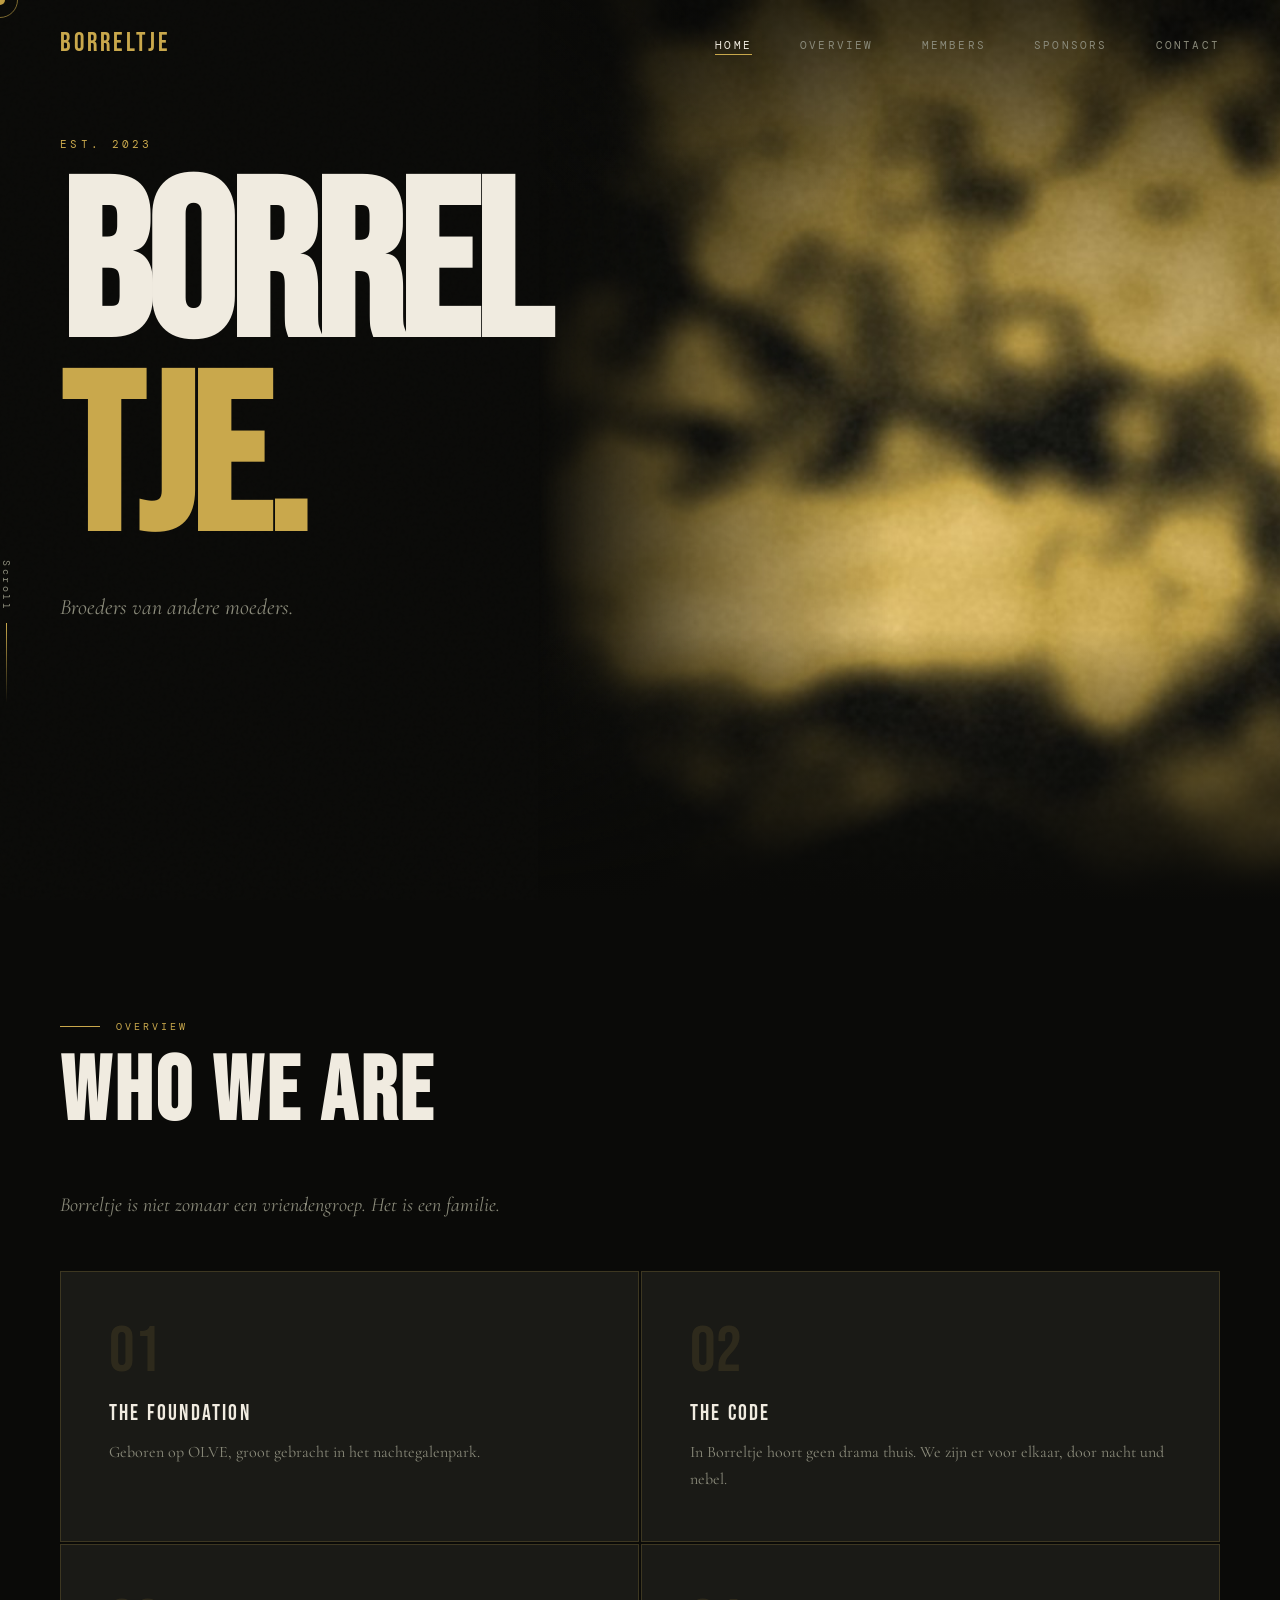
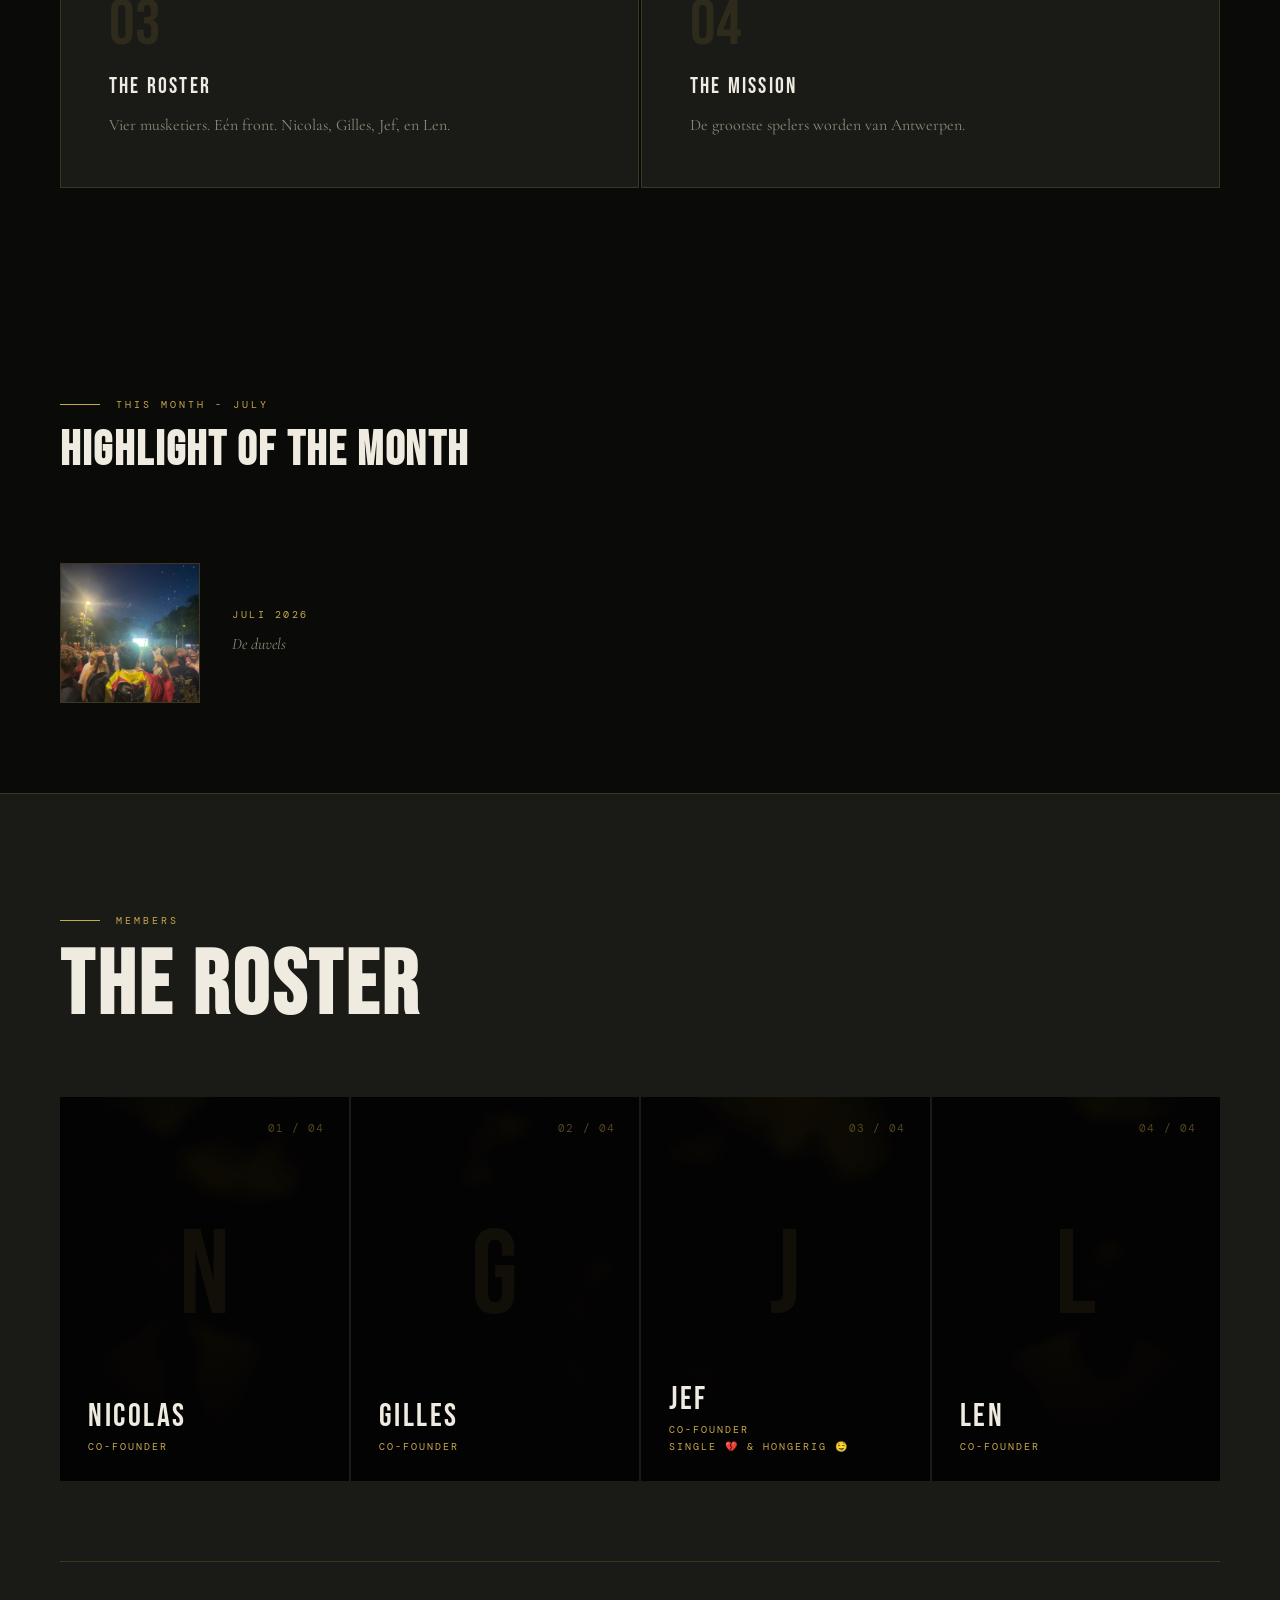
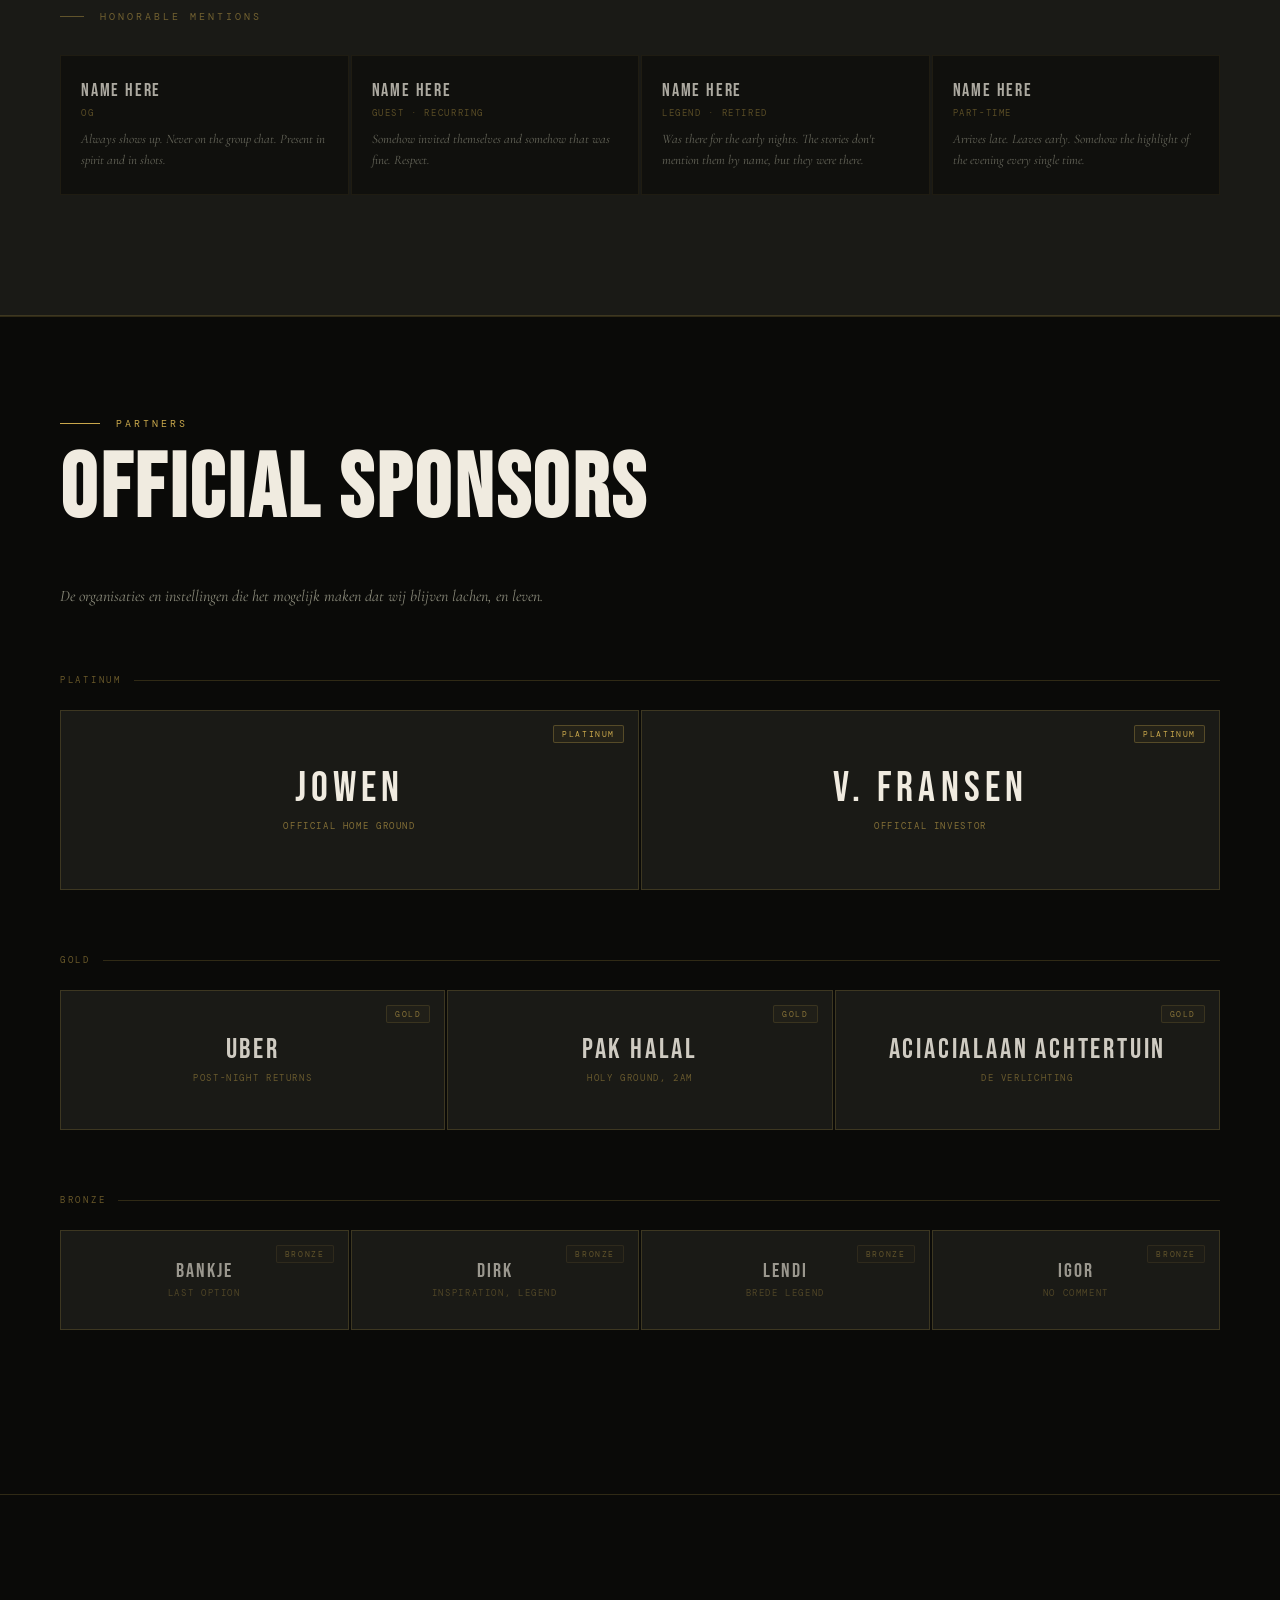
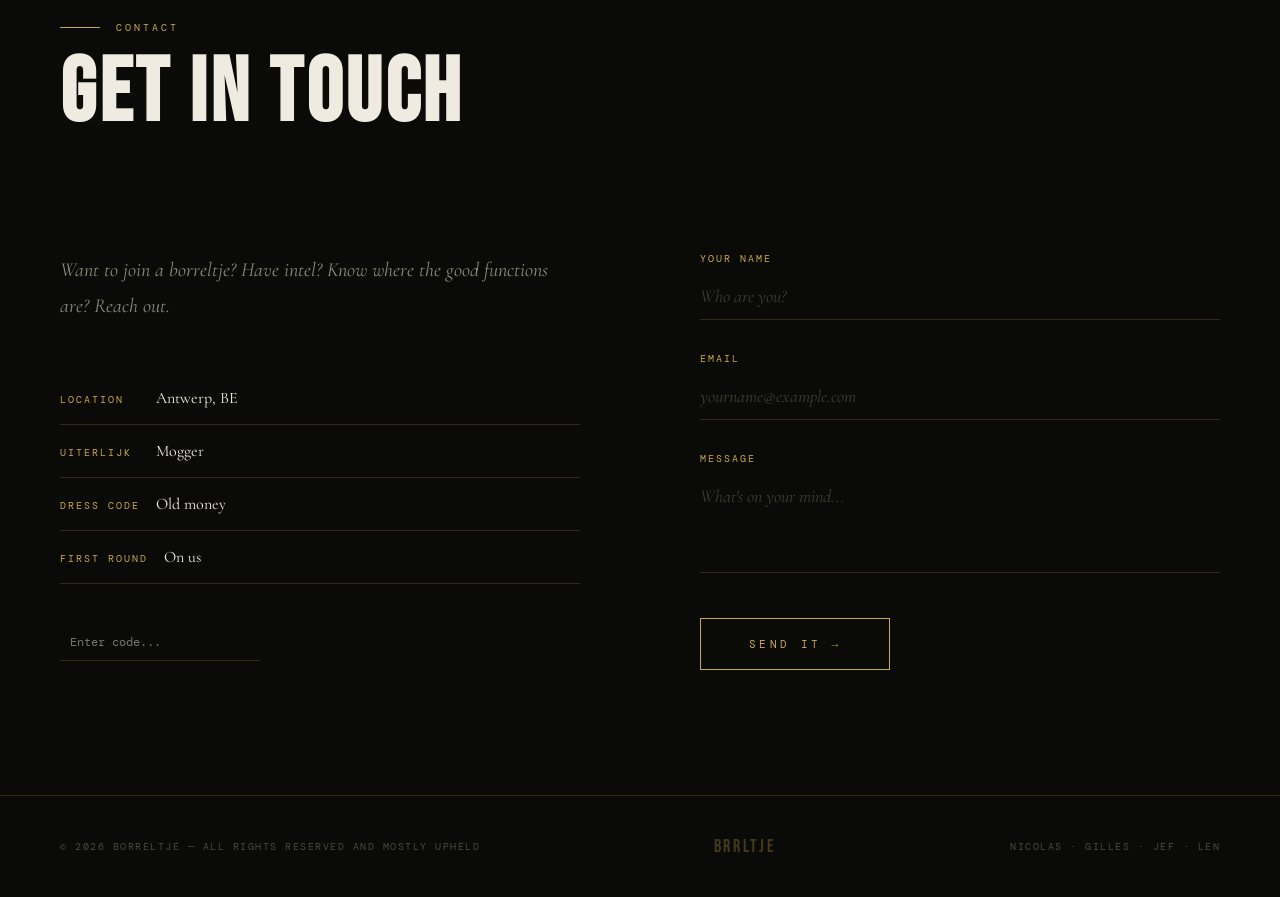
==== Borreltje - site v02/index.html @ ee71cc2a "Add files via upload" ====
<!DOCTYPE html>
<html lang="en">
<head>
<meta charset="UTF-8">
<meta name="viewport" content="width=device-width, initial-scale=1.0">
<title>BORRELTJE</title>
<link href="https://fonts.googleapis.com/css2?family=Bebas+Neue&family=Cormorant+Garamond:ital,wght@0,300;0,400;1,300;1,400&family=DM+Mono:wght@300;400&display=swap" rel="stylesheet">
<link rel="stylesheet" href="styles.css">
</head>
<body>

<div class="cursor" id="cursor"></div>
<div class="cursor-ring" id="cursorRing"></div>

<!-- NAV -->
<nav id="nav">
  <a href="#home" class="nav-logo">Borreltje</a>
  <ul class="nav-links">
    <li><a href="#home" class="active">Home</a></li>
    <li><a href="#overview">Overview</a></li>
    <li><a href="#members">Members</a></li>
    <li><a href="#sponsors">Sponsors</a></li>
    <li><a href="#contact">Contact</a></li>
  </ul>
</nav>

<!-- HERO -->
<section id="home">
  <div class="hero-eyebrow">Est. 2023</div>
  <h1 class="hero-title">
    Borrel
    <span>tje.</span>
  </h1>
  <p class="hero-sub">Broeders van andere moeders.</p>
  <div class="hero-line"><span>Scroll</span></div>
  <div class="hero-bg-text">B</div>
  <div class="hero-photo"><img src="assets/hero-group.jpg" alt=""></div>
</section>

<!-- OVERVIEW -->
<section id="overview">
  <div class="section-label">Overview</div>
  <h2 class="section-title reveal">WHO WE ARE</h2>

  <p class="reveal" style="font-size:20px; color:var(--grey); max-width:600px; line-height:1.8; font-style:italic;">
    Borreltje is niet zomaar een vriendengroep. Het is een familie.
  </p>

  <div class="overview-grid">
    <div class="overview-card reveal">
      <div class="card-num">01</div>
      <div class="card-title">The Foundation</div>
      <p class="card-text">Geboren op OLVE, groot gebracht in het nachtegalenpark.</p>
    </div>
    <div class="overview-card reveal" style="transition-delay:0.1s">
      <div class="card-num">02</div>
      <div class="card-title">The Code</div>
      <p class="card-text">In Borreltje hoort geen drama thuis. We zijn er voor elkaar, door nacht und nebel.</p>
    </div>
    <div class="overview-card reveal" style="transition-delay:0.2s">
      <div class="card-num">03</div>
      <div class="card-title">The Roster</div>
      <p class="card-text">Vier musketiers. Eén front. Nicolas, Gilles, Jef, en Len.</p>
    </div>
    <div class="overview-card reveal" style="transition-delay:0.3s">
      <div class="card-num">04</div>
      <div class="card-title">The Mission</div>
      <p class="card-text">De grootste spelers worden van Antwerpen.</p>
    </div>
  </div>
</section>

<!-- HIGHLIGHT OF THE MONTH -->
<section id="highlight">
  <div class="section-label">This Month - july</div>
  <h2 class="section-title reveal" style="font-size:clamp(32px,4vw,48px);">HIGHLIGHT OF THE MONTH</h2>
  <div class="highlight-box reveal">
    <div class="highlight-photo empty">
      <img src="assets/highlight.jpg" alt="Highlight of the month" onerror="this.parentElement.classList.add('empty')" onload="this.parentElement.classList.remove('empty')">
    </div>
    <div class="highlight-text">
      <div class="highlight-date">Juli 2026</div>
      <p class="highlight-caption">De duvels</p>
    </div>
  </div>
</section>

<!-- MEMBERS --><section id="members">
  <div class="section-label">Members</div>
  <h2 class="section-title reveal">THE ROSTER</h2>

  <div class="members-grid">
    <!-- Nicolas -->
    <div class="member-card reveal" style="--member-photo:url('assets/portrait-nicolas.jpg')">
      <div class="member-bg"></div>
      <div class="member-initial">N</div>
      <div class="member-index">01 / 04</div>
      <div class="member-border"></div>
      <div class="member-name-wrap">
        <div class="member-name">Nicolas</div>
        <div class="member-role">Co-founder</div>
      </div>
      <div class="member-info">
        <p class="member-desc">Group leader</p>
      </div>
    </div>

    <!-- Gilles -->
    <div class="member-card reveal" style="transition-delay:0.1s; --member-photo:url('assets/portrait-gilles.jpg')">
      <div class="member-bg"></div>
      <div class="member-initial">G</div>
      <div class="member-index">02 / 04</div>
      <div class="member-border"></div>
      <div class="member-name-wrap">
        <div class="member-name">Gilles</div>
        <div class="member-role">Co-founder</div>
      </div>
      <div class="member-info">
        <p class="member-desc">SO naar Polen</p>
      </div>
    </div>

    <!-- Jef -->
    <div class="member-card reveal" style="transition-delay:0.2s; --member-photo:url('assets/portrait-jef.jpg')">
      <div class="member-bg"></div>
      <div class="member-initial">J</div>
      <div class="member-index">03 / 04</div>
      <div class="member-border"></div>
      <div class="member-name-wrap">
        <div class="member-name">Jef</div>
        <div class="member-role">Co-founder</div>
        <div class="member-role">Single 💔 & hongerig 🤤</div>
      </div>
      <div class="member-info">
        <p class="member-desc">aardige personaliteit</p>
      </div>
    </div>

    <!-- Len -->
    <div class="member-card reveal" style="transition-delay:0.3s; --member-photo:url('assets/portrait-len.jpg')">
      <div class="member-bg"></div>
      <div class="member-initial">L</div>
      <div class="member-index">04 / 04</div>
      <div class="member-border"></div>
      <div class="member-name-wrap">
        <div class="member-name">Len</div>
        <div class="member-role">Co-founder</div>
      </div>
      <div class="member-info">
        <p class="member-desc">Mogger</p>
      </div>
    </div>
  </div>

  <!-- HONORABLE MENTIONS -->
  <div class="honorable-mentions reveal" style="transition-delay:0.4s">
    <div class="honorable-label">Honorable Mentions</div>
    <div class="honorable-grid">

      <div class="honorable-card">
        <div class="honorable-name">Name Here</div>
        <div class="honorable-tag">OG</div>
        <p class="honorable-desc">Always shows up. Never on the group chat. Present in spirit and in shots.</p>
      </div>

      <div class="honorable-card">
        <div class="honorable-name">Name Here</div>
        <div class="honorable-tag">Guest · Recurring</div>
        <p class="honorable-desc">Somehow invited themselves and somehow that was fine. Respect.</p>
      </div>

      <div class="honorable-card">
        <div class="honorable-name">Name Here</div>
        <div class="honorable-tag">Legend · Retired</div>
        <p class="honorable-desc">Was there for the early nights. The stories don't mention them by name, but they were there.</p>
      </div>

      <div class="honorable-card">
        <div class="honorable-name">Name Here</div>
        <div class="honorable-tag">Part-time</div>
        <p class="honorable-desc">Arrives late. Leaves early. Somehow the highlight of the evening every single time.</p>
      </div>

    </div>
  </div>
</section>

<!-- SPONSORS -->
<section id="sponsors">
  <div class="section-label">Partners</div>
  <h2 class="section-title reveal">OFFICIAL SPONSORS</h2>

  <p class="sponsors-intro reveal">
    De organisaties en instellingen die het mogelijk maken dat wij blijven lachen, en leven.
  </p>

  <!-- PLATINUM -->
  <div class="sponsors-tier reveal">
    <div class="sponsors-tier-label">Platinum</div>
    <div class="sponsors-row-platinum">

      <div class="sponsor-card platinum">
        <div class="sponsor-tier-badge">Platinum</div>
        <div class="sponsor-logo-text">Jowen</div>
        <div class="sponsor-tagline">Official Home Ground</div>
      </div>

      <div class="sponsor-card platinum">
        <div class="sponsor-tier-badge">Platinum</div>
        <div class="sponsor-logo-text">V. Fransen</div>
        <div class="sponsor-tagline">Official investor</div>
      </div>

    </div>
  </div>

  <!-- GOLD -->
  <div class="sponsors-tier reveal" style="transition-delay:0.1s">
    <div class="sponsors-tier-label">Gold</div>
    <div class="sponsors-row-gold">

      <div class="sponsor-card gold">
        <div class="sponsor-tier-badge">Gold</div>
        <div class="sponsor-logo-text">Uber</div>
        <div class="sponsor-tagline">Post-night returns</div>
      </div>

      <div class="sponsor-card gold">
        <div class="sponsor-tier-badge">Gold</div>
        <div class="sponsor-logo-text">Pak Halal</div>
        <div class="sponsor-tagline">Holy ground, 2AM</div>
      </div>

      <div class="sponsor-card gold">
        <div class="sponsor-tier-badge">Gold</div>
        <div class="sponsor-logo-text">Aciacialaan achtertuin</div>
        <div class="sponsor-tagline">De verlichting</div>
      </div>

    </div>
  </div>

  <!-- BRONZE -->
  <div class="sponsors-tier reveal" style="transition-delay:0.2s">
    <div class="sponsors-tier-label">Bronze</div>
    <div class="sponsors-row-bronze">

      <div class="sponsor-card bronze">
        <div class="sponsor-tier-badge">Bronze</div>
        <div class="sponsor-logo-text">Bankje</div>
        <div class="sponsor-tagline">Last option</div>
      </div>

      <div class="sponsor-card bronze">
        <div class="sponsor-tier-badge">Bronze</div>
        <div class="sponsor-logo-text">Dirk</div>
        <div class="sponsor-tagline">Inspiration, Legend</div>
      </div>

      <div class="sponsor-card bronze">
        <div class="sponsor-tier-badge">Bronze</div>
        <div class="sponsor-logo-text">Lendi</div>
        <div class="sponsor-tagline">Brede legend</div>
      </div>

      <div class="sponsor-card bronze">
        <div class="sponsor-tier-badge">Bronze</div>
        <div class="sponsor-logo-text">Igor</div>
        <div class="sponsor-tagline">No comment</div>
      </div>

    </div>
  </div>

</section>

<!-- CONTACT -->
<section id="contact">
  <div class="section-label">Contact</div>
  <h2 class="section-title reveal">GET IN TOUCH</h2>

  <div class="contact-inner">
    <div class="contact-left reveal">
      <p>Want to join a borreltje? Have intel? Know where the good functions are? Reach out.</p>
      <div class="contact-detail">
        <span class="contact-detail-label">Location</span>
        <span class="contact-detail-val">Antwerp, BE</span>
      </div>
      <div class="contact-detail">
        <span class="contact-detail-label">Uiterlijk</span>
        <span class="contact-detail-val">Mogger</span>
      </div>
      <div class="contact-detail">
        <span class="contact-detail-label">Dress code</span>
        <span class="contact-detail-val">Old money</span>
      </div>
      <div class="contact-detail">
        <span class="contact-detail-label">First round</span>
        <span class="contact-detail-val">On us</span>
      </div>
      <div style="margin-top:40px;">
        <input
          type="password"
          placeholder="Enter code..."
          id="secretCode"
          style="background:transparent;border:none;border-bottom:1px solid var(--border);color:white;padding:10px;width:200px;font-family:'DM Mono',monospace;font-size:12px;outline:none;"
        >
      </div>
    </div>

    <form
      class="contact-form reveal"
      style="transition-delay:0.15s"
      action="https://formspree.io/f/mzdyogzz"
      method="POST"
      onsubmit="handleSubmit(event)">
      <div class="form-group">
        <label>Your Name</label>
        <input type="text" name="name" placeholder="Who are you?" id="fname">
      </div>
      <div class="form-group">
        <label>Email</label>
        <input type="email" name="email" placeholder="yourname@example.com" id="femail">
      </div>
      <div class="form-group">
        <label>Message</label>
        <textarea name="message" placeholder="What's on your mind..." id="fmsg"></textarea>
      </div>
      <button class="btn-submit" type="submit"><span>Send It →</span></button>
    </form>
  </div>
</section>

<!-- SECRET MEMORY -->
<section id="memory" style="display:none; padding:120px 60px;">
  <div class="section-label">Memory</div>
  <h2 class="section-title">ARCHIVE</h2>

  <div class="overview-grid" style="margin-top:48px;">
    <div class="overview-card">
      <div class="card-title">Avond 24/04/2026</div>
      <p class="card-text">Creatie website.</p>
    </div>
    <div class="overview-card">
      <div class="card-title">September 2026</div>
      <p class="card-text">Benidorm.</p>
    </div>
  </div>
</section>

<footer>
  <p>© 2026 Borreltje — All rights reserved and mostly upheld</p>
  <div class="footer-logo">BRRLTJE</div>
  <p>Nicolas · Gilles · Jef · Len</p>
</footer>

<script src="script.js"></script>
</body>
</html>
---- Borreltje - site v02/styles.css ----
:root {
  --bg: #0a0a08;
  --cream: #f0ebe0;
  --gold: #c9a84c;
  --gold-light: #e8c97a;
  --grey: #8a8a7a;
  --mid: #1a1a16;
  --border: rgba(201, 168, 76, 0.2);
}

*, *::before, *::after { box-sizing: border-box; margin: 0; padding: 0; }
html { scroll-behavior: smooth; }

body {
  background: var(--bg);
  color: var(--cream);
  font-family: 'Cormorant Garamond', serif;
  cursor: none;
  overflow-x: hidden;
}

/* CUSTOM CURSOR */
.cursor {
  position: fixed;
  width: 10px; height: 10px;
  background: var(--gold);
  border-radius: 50%;
  pointer-events: none;
  z-index: 9999;
  transform: translate(-50%, -50%);
  transition: transform 0.1s ease;
  mix-blend-mode: difference;
}
.cursor-ring {
  position: fixed;
  width: 36px; height: 36px;
  border: 1px solid var(--gold);
  border-radius: 50%;
  pointer-events: none;
  z-index: 9998;
  transform: translate(-50%, -50%);
  transition: all 0.18s ease;
  opacity: 0.6;
}

/* NOISE OVERLAY */
body::before {
  content: '';
  position: fixed;
  inset: 0;
  background-image: url("data:image/svg+xml,%3Csvg viewBox='0 0 256 256' xmlns='http://www.w3.org/2000/svg'%3E%3Cfilter id='noise'%3E%3CfeTurbulence type='fractalNoise' baseFrequency='0.9' numOctaves='4' stitchTiles='stitch'/%3E%3C/filter%3E%3Crect width='100%25' height='100%25' filter='url(%23noise)' opacity='0.04'/%3E%3C/svg%3E");
  pointer-events: none;
  z-index: 0;
  opacity: 0.4;
}

/* NAV */
nav {
  position: fixed;
  top: 0; left: 0; right: 0;
  z-index: 100;
  display: flex;
  justify-content: space-between;
  align-items: center;
  padding: 28px 60px;
  border-bottom: 1px solid transparent;
  transition: border-color 0.4s, background 0.4s;
}
nav.scrolled {
  border-color: var(--border);
  background: rgba(10,10,8,0.92);
  backdrop-filter: blur(12px);
}
.nav-logo {
  font-family: 'Bebas Neue', sans-serif;
  font-size: 26px;
  letter-spacing: 0.12em;
  color: var(--gold);
  text-decoration: none;
}
.nav-links {
  display: flex;
  gap: 48px;
  list-style: none;
}
.nav-links a {
  font-family: 'DM Mono', monospace;
  font-size: 11px;
  letter-spacing: 0.2em;
  text-transform: uppercase;
  color: var(--grey);
  text-decoration: none;
  transition: color 0.3s;
  position: relative;
}
.nav-links a::after {
  content: '';
  position: absolute;
  bottom: -3px; left: 0;
  width: 0; height: 1px;
  background: var(--gold);
  transition: width 0.3s;
}
.nav-links a:hover, .nav-links a.active { color: var(--cream); }
.nav-links a:hover::after, .nav-links a.active::after { width: 100%; }

/* SECTIONS */
section {
  min-height: 100vh;
  position: relative;
  z-index: 1;
}

/* ── HERO ── */
#home {
  display: flex;
  flex-direction: column;
  justify-content: center;
  align-items: flex-start;
  padding: 0 60px;
  overflow: hidden;
}
.hero-photo {
  position: absolute;
  top: 0;
  right: 0;
  width: 58%;
  height: 100%;
  z-index: 0;
  pointer-events: none;
  opacity: 0;
  animation: fadeUp 1.6s 0.3s forwards;
}
.hero-photo img {
  width: 100%;
  height: 100%;
  object-fit: cover;
  object-position: center 20%;
  -webkit-mask-image: linear-gradient(to right, transparent 0%, rgba(0,0,0,0.55) 22%, black 48%);
  mask-image: linear-gradient(to right, transparent 0%, rgba(0,0,0,0.55) 22%, black 48%);
}
.hero-photo::after {
  content: '';
  position: absolute;
  inset: 0;
  background: linear-gradient(to top, var(--bg) 0%, transparent 30%, transparent 78%, rgba(10,10,8,0.5) 100%);
}
#home .hero-eyebrow,
#home .hero-title,
#home .hero-sub,
#home .hero-line { position: relative; z-index: 2; }
@media (max-width: 768px) {
  .hero-photo { width: 100%; opacity: 0.35 !important; }
  .hero-photo img { object-position: center 25%; -webkit-mask-image: linear-gradient(to bottom, transparent 0%, rgba(0,0,0,0.4) 30%, black 65%); mask-image: linear-gradient(to bottom, transparent 0%, rgba(0,0,0,0.4) 30%, black 65%); }
}
.hero-eyebrow {
  font-family: 'DM Mono', monospace;
  font-size: 11px;
  letter-spacing: 0.3em;
  color: var(--gold);
  text-transform: uppercase;
  margin-bottom: 24px;
  opacity: 0;
  animation: fadeUp 0.8s 0.2s forwards;
}
.hero-title {
  font-family: 'Bebas Neue', sans-serif;
  font-size: clamp(96px, 18vw, 220px);
  line-height: 0.88;
  letter-spacing: -0.02em;
  color: var(--cream);
  opacity: 0;
  animation: fadeUp 0.9s 0.4s forwards;
}
.hero-title span { color: var(--gold); display: block; }
.hero-sub {
  font-family: 'Cormorant Garamond', serif;
  font-style: italic;
  font-size: 22px;
  color: var(--grey);
  margin-top: 32px;
  opacity: 0;
  animation: fadeUp 0.9s 0.7s forwards;
}
.hero-line {
  position: absolute;
  right: 60px;
  bottom: 60px;
  display: flex;
  flex-direction: column;
  align-items: center;
  gap: 12px;
  opacity: 0;
  animation: fadeUp 0.9s 1s forwards;
}
.hero-line span {
  font-family: 'DM Mono', monospace;
  font-size: 10px;
  letter-spacing: 0.25em;
  color: var(--grey);
  writing-mode: vertical-rl;
}
.hero-line::after {
  content: '';
  width: 1px;
  height: 80px;
  background: linear-gradient(to bottom, var(--gold), transparent);
}
.hero-bg-text {
  position: absolute;
  bottom: -30px;
  right: -20px;
  font-family: 'Bebas Neue', sans-serif;
  font-size: 28vw;
  color: transparent;
  -webkit-text-stroke: 1px rgba(201,168,76,0.06);
  pointer-events: none;
  line-height: 1;
  user-select: none;
}

/* ── OVERVIEW ── */
#overview {
  padding: 120px 60px;
  display: flex;
  flex-direction: column;
  justify-content: center;
}
.section-label {
  font-family: 'DM Mono', monospace;
  font-size: 10px;
  letter-spacing: 0.3em;
  color: var(--gold);
  text-transform: uppercase;
  margin-bottom: 16px;
  display: flex;
  align-items: center;
  gap: 16px;
}
.section-label::before {
  content: '';
  width: 40px;
  height: 1px;
  background: var(--gold);
}
.section-title {
  font-family: 'Bebas Neue', sans-serif;
  font-size: clamp(48px, 7vw, 96px);
  letter-spacing: 0.04em;
  line-height: 1;
  margin-bottom: 48px;
}
.overview-grid {
  display: grid;
  grid-template-columns: 1fr 1fr;
  gap: 2px;
  margin-top: 48px;
}
.overview-card {
  background: var(--mid);
  padding: 48px;
  border: 1px solid var(--border);
  position: relative;
  overflow: hidden;
  transition: background 0.4s;
}
.overview-card:hover { background: #1f1f18; }
.overview-card::before {
  content: '';
  position: absolute;
  top: 0; left: 0;
  width: 3px; height: 0;
  background: var(--gold);
  transition: height 0.4s;
}
.overview-card:hover::before { height: 100%; }
.card-num {
  font-family: 'Bebas Neue', sans-serif;
  font-size: 64px;
  color: rgba(201,168,76,0.12);
  line-height: 1;
  margin-bottom: 16px;
}
.card-title {
  font-family: 'Bebas Neue', sans-serif;
  font-size: 22px;
  letter-spacing: 0.1em;
  color: var(--cream);
  margin-bottom: 12px;
}
.card-text {
  font-size: 16px;
  line-height: 1.7;
  color: var(--grey);
}

/* ── MEMBERS ── */
#members {
  padding: 120px 60px;
  background: var(--mid);
  border-top: 1px solid var(--border);
  border-bottom: 1px solid var(--border);
  min-height: auto;
}
.members-grid {
  display: grid;
  grid-template-columns: repeat(4, 1fr);
  gap: 2px;
  margin-top: 64px;
}
.member-card {
  position: relative;
  aspect-ratio: 3/4;
  overflow: hidden;
  background: var(--bg);
  cursor: none;
}
.member-bg {
  position: absolute;
  inset: 0;
  background: var(--member-photo) center 22%/cover no-repeat;
  filter: grayscale(0.15) brightness(0.5) contrast(1.15);
  opacity: 0.6;
  transition: transform 0.7s cubic-bezier(0.25,0.46,0.45,0.94), filter 0.6s ease, opacity 0.6s ease;
}
.member-bg::after {
  content: '';
  position: absolute;
  inset: 0;
  background: linear-gradient(160deg, rgba(26,26,20,0.55) 0%, rgba(13,13,10,0.55) 100%),
              linear-gradient(180deg, rgba(10,10,8,0.1) 0%, rgba(10,10,8,0.8) 100%);
}
.member-card:hover .member-bg {
  transform: scale(1.06);
  filter: grayscale(0) brightness(0.7) contrast(1.1);
  opacity: 1;
}
.member-initial {
  position: absolute;
  top: 50%;
  left: 50%;
  transform: translate(-50%, -60%);
  font-family: 'Bebas Neue', sans-serif;
  font-size: 120px;
  color: rgba(201,168,76,0.08);
  transition: all 0.5s;
  line-height: 1;
}
.member-card:hover .member-initial {
  color: rgba(201,168,76,0.14);
  transform: translate(-50%, -62%);
}
.member-info {
  position: absolute;
  bottom: 0; left: 0; right: 0;
  padding: 32px 28px;
  background: linear-gradient(to top, rgba(10,10,8,0.95) 0%, transparent 100%);
  transform: translateY(20px);
  opacity: 0;
  transition: all 0.4s;
}
.member-card:hover .member-info { transform: translateY(0); opacity: 1; }
.member-name-wrap {
  position: absolute;
  bottom: 28px;
  left: 28px;
  transition: all 0.4s;
}
.member-card:hover .member-name-wrap { bottom: 80px; }
.member-name {
  font-family: 'Bebas Neue', sans-serif;
  font-size: 32px;
  letter-spacing: 0.08em;
  color: var(--cream);
}
.member-role {
  font-family: 'DM Mono', monospace;
  font-size: 10px;
  letter-spacing: 0.2em;
  color: var(--gold);
  text-transform: uppercase;
  margin-top: 4px;
}
.member-desc {
  font-size: 14px;
  line-height: 1.6;
  color: var(--grey);
  font-style: italic;
}
.member-index {
  position: absolute;
  top: 24px;
  right: 24px;
  font-family: 'DM Mono', monospace;
  font-size: 11px;
  color: rgba(201,168,76,0.4);
  letter-spacing: 0.1em;
}
.member-border {
  position: absolute;
  inset: 0;
  border: 1px solid transparent;
  transition: border-color 0.4s;
  pointer-events: none;
}
.member-card:hover .member-border { border-color: var(--border); }

/* ── HONORABLE MENTIONS ── */
.honorable-mentions {
  margin-top: 80px;
  padding-top: 48px;
  border-top: 1px solid var(--border);
}
.honorable-label {
  font-family: 'DM Mono', monospace;
  font-size: 10px;
  letter-spacing: 0.3em;
  color: rgba(201,168,76,0.5);
  text-transform: uppercase;
  margin-bottom: 32px;
  display: flex;
  align-items: center;
  gap: 16px;
}
.honorable-label::before {
  content: '';
  width: 24px;
  height: 1px;
  background: rgba(201,168,76,0.4);
}
.honorable-grid {
  display: grid;
  grid-template-columns: repeat(4, 1fr);
  gap: 2px;
}
.honorable-card {
  background: rgba(10,10,8,0.6);
  border: 1px solid rgba(201,168,76,0.08);
  padding: 24px 20px;
  position: relative;
  overflow: hidden;
  transition: background 0.3s, border-color 0.3s;
}
.honorable-card:hover {
  background: rgba(26,26,22,0.8);
  border-color: rgba(201,168,76,0.2);
}
.honorable-card::before {
  content: '';
  position: absolute;
  top: 0; left: 0;
  width: 2px; height: 0;
  background: rgba(201,168,76,0.4);
  transition: height 0.3s;
}
.honorable-card:hover::before { height: 100%; }
.honorable-name {
  font-family: 'Bebas Neue', sans-serif;
  font-size: 18px;
  letter-spacing: 0.1em;
  color: rgba(240,235,224,0.7);
  margin-bottom: 6px;
}
.honorable-tag {
  font-family: 'DM Mono', monospace;
  font-size: 9px;
  letter-spacing: 0.18em;
  color: rgba(201,168,76,0.4);
  text-transform: uppercase;
  margin-bottom: 10px;
}
.honorable-desc {
  font-size: 13px;
  line-height: 1.55;
  color: rgba(138,138,122,0.7);
  font-style: italic;
}

/* ── SPONSORS ── */
#sponsors {
  padding: 100px 60px;
  border-top: 1px solid var(--border);
  border-bottom: 1px solid var(--border);
}
.sponsors-intro {
  font-size: 16px;
  color: var(--grey);
  font-style: italic;
  max-width: 500px;
  line-height: 1.7;
  margin-bottom: 64px;
}
.sponsors-tier {
  margin-bottom: 64px;
}
.sponsors-tier-label {
  font-family: 'DM Mono', monospace;
  font-size: 9px;
  letter-spacing: 0.3em;
  text-transform: uppercase;
  color: rgba(201,168,76,0.5);
  margin-bottom: 24px;
  display: flex;
  align-items: center;
  gap: 12px;
}
.sponsors-tier-label::after {
  content: '';
  flex: 1;
  height: 1px;
  background: var(--border);
}

/* Platinum tier — big */
.sponsors-row-platinum {
  display: flex;
  gap: 2px;
  flex-wrap: wrap;
}
.sponsor-card {
  background: var(--mid);
  border: 1px solid var(--border);
  display: flex;
  flex-direction: column;
  align-items: center;
  justify-content: center;
  text-align: center;
  position: relative;
  overflow: hidden;
  transition: background 0.4s, border-color 0.4s;
  cursor: none;
}
.sponsor-card:hover {
  background: #1f1f18;
  border-color: rgba(201,168,76,0.4);
}
.sponsor-card::before {
  content: '';
  position: absolute;
  inset: 0;
  background: radial-gradient(ellipse at center, rgba(201,168,76,0.04) 0%, transparent 70%);
  opacity: 0;
  transition: opacity 0.4s;
}
.sponsor-card:hover::before { opacity: 1; }

/* Platinum size */
.sponsor-card.platinum {
  padding: 48px 40px;
  flex: 1 1 280px;
  min-height: 180px;
}
.sponsor-card.platinum .sponsor-logo-text {
  font-family: 'Bebas Neue', sans-serif;
  font-size: 42px;
  letter-spacing: 0.12em;
  color: var(--cream);
  line-height: 1;
  margin-bottom: 10px;
}

/* Gold tier */
.sponsors-row-gold {
  display: flex;
  gap: 2px;
  flex-wrap: wrap;
}
.sponsor-card.gold {
  padding: 32px 28px;
  flex: 1 1 200px;
  min-height: 140px;
}
.sponsor-card.gold .sponsor-logo-text {
  font-family: 'Bebas Neue', sans-serif;
  font-size: 28px;
  letter-spacing: 0.1em;
  color: rgba(240,235,224,0.85);
  line-height: 1;
  margin-bottom: 8px;
}

/* Bronze tier */
.sponsors-row-bronze {
  display: flex;
  gap: 2px;
  flex-wrap: wrap;
}
.sponsor-card.bronze {
  padding: 20px 24px;
  flex: 1 1 160px;
  min-height: 100px;
}
.sponsor-card.bronze .sponsor-logo-text {
  font-family: 'Bebas Neue', sans-serif;
  font-size: 20px;
  letter-spacing: 0.1em;
  color: rgba(240,235,224,0.6);
  line-height: 1;
  margin-bottom: 6px;
}

.sponsor-tagline {
  font-family: 'DM Mono', monospace;
  font-size: 9px;
  letter-spacing: 0.18em;
  text-transform: uppercase;
}
.sponsor-card.platinum .sponsor-tagline { color: rgba(201,168,76,0.6); }
.sponsor-card.gold    .sponsor-tagline { color: rgba(201,168,76,0.45); }
.sponsor-card.bronze  .sponsor-tagline { color: rgba(201,168,76,0.3); }

.sponsor-tier-badge {
  position: absolute;
  top: 14px;
  right: 14px;
  font-family: 'DM Mono', monospace;
  font-size: 8px;
  letter-spacing: 0.2em;
  text-transform: uppercase;
  padding: 3px 8px;
  border-radius: 2px;
}
.sponsor-card.platinum .sponsor-tier-badge {
  color: var(--gold);
  border: 1px solid rgba(201,168,76,0.3);
  background: rgba(201,168,76,0.06);
}
.sponsor-card.gold .sponsor-tier-badge {
  color: rgba(201,168,76,0.6);
  border: 1px solid rgba(201,168,76,0.15);
  background: rgba(201,168,76,0.04);
}
.sponsor-card.bronze .sponsor-tier-badge {
  color: rgba(201,168,76,0.4);
  border: 1px solid rgba(201,168,76,0.1);
  background: rgba(201,168,76,0.02);
}

/* ── HIGHLIGHT OF THE MONTH ── */
#highlight {
  padding: 90px 60px;
  min-height: auto;
  display: flex;
  flex-direction: column;
}
.highlight-box {
  margin-top: 40px;
  display: flex;
  align-items: center;
  gap: 32px;
  max-width: 520px;
}
.highlight-photo {
  flex: 0 0 auto;
  width: 140px;
  height: 140px;
  border: 1px solid var(--border);
  background: var(--mid);
  position: relative;
  overflow: hidden;
}
.highlight-photo img {
  width: 100%;
  height: 100%;
  object-fit: cover;
  display: block;
}
.highlight-photo.empty img { display: none; }
.highlight-photo.empty::before {
  content: '+';
  position: absolute;
  inset: 0;
  display: flex;
  align-items: center;
  justify-content: center;
  font-family: 'Bebas Neue', sans-serif;
  font-size: 36px;
  color: rgba(201,168,76,0.25);
}
.highlight-photo.empty::after {
  content: 'Add photo';
  position: absolute;
  bottom: 10px;
  left: 0; right: 0;
  text-align: center;
  font-family: 'DM Mono', monospace;
  font-size: 8px;
  letter-spacing: 0.15em;
  text-transform: uppercase;
  color: rgba(138,138,122,0.5);
}
.highlight-text { flex: 1; }
.highlight-date {
  font-family: 'DM Mono', monospace;
  font-size: 10px;
  letter-spacing: 0.25em;
  color: var(--gold);
  text-transform: uppercase;
  margin-bottom: 10px;
}
.highlight-caption {
  font-size: 16px;
  line-height: 1.7;
  color: var(--grey);
  font-style: italic;
}
@media (max-width: 768px) {
  #highlight { padding: 70px 24px; }
  .highlight-box { flex-direction: column; align-items: flex-start; gap: 20px; }
  .highlight-photo { width: 110px; height: 110px; }
}

/* ── CONTACT ── */
#contact {
  padding: 120px 60px;
  display: flex;
  flex-direction: column;
  justify-content: center;
}
.contact-inner {
  display: grid;
  grid-template-columns: 1fr 1fr;
  gap: 120px;
  align-items: start;
  margin-top: 64px;
}
.contact-left p {
  font-size: 20px;
  line-height: 1.8;
  color: var(--grey);
  font-style: italic;
  margin-bottom: 48px;
}
.contact-detail {
  display: flex;
  align-items: baseline;
  gap: 16px;
  padding: 16px 0;
  border-bottom: 1px solid var(--border);
}
.contact-detail-label {
  font-family: 'DM Mono', monospace;
  font-size: 10px;
  letter-spacing: 0.2em;
  color: var(--gold);
  text-transform: uppercase;
  min-width: 80px;
}
.contact-detail-val {
  font-size: 16px;
  color: var(--cream);
}
.contact-form {
  display: flex;
  flex-direction: column;
  gap: 0;
}
.form-group {
  position: relative;
  margin-bottom: 32px;
}
.form-group label {
  font-family: 'DM Mono', monospace;
  font-size: 10px;
  letter-spacing: 0.2em;
  text-transform: uppercase;
  color: var(--gold);
  display: block;
  margin-bottom: 8px;
}
.form-group input,
.form-group textarea {
  width: 100%;
  background: transparent;
  border: none;
  border-bottom: 1px solid var(--border);
  padding: 12px 0;
  color: var(--cream);
  font-family: 'Cormorant Garamond', serif;
  font-size: 18px;
  outline: none;
  transition: border-color 0.3s;
  cursor: none;
  resize: none;
}
.form-group input:focus,
.form-group textarea:focus { border-color: var(--gold); }
.form-group textarea { min-height: 100px; }
.form-group input::placeholder,
.form-group textarea::placeholder {
  color: rgba(138,138,122,0.4);
  font-style: italic;
}
.btn-submit {
  align-self: flex-start;
  background: transparent;
  border: 1px solid var(--gold);
  color: var(--gold);
  font-family: 'DM Mono', monospace;
  font-size: 11px;
  letter-spacing: 0.3em;
  text-transform: uppercase;
  padding: 18px 48px;
  cursor: none;
  position: relative;
  overflow: hidden;
  transition: color 0.3s;
  margin-top: 8px;
}
.btn-submit::before {
  content: '';
  position: absolute;
  inset: 0;
  background: var(--gold);
  transform: translateX(-100%);
  transition: transform 0.4s cubic-bezier(0.25,0.46,0.45,0.94);
}
.btn-submit:hover { color: var(--bg); }
.btn-submit:hover::before { transform: translateX(0); }
.btn-submit span { position: relative; z-index: 1; }

/* FOOTER */
footer {
  padding: 40px 60px;
  border-top: 1px solid var(--border);
  display: flex;
  justify-content: space-between;
  align-items: center;
}
footer p {
  font-family: 'DM Mono', monospace;
  font-size: 10px;
  letter-spacing: 0.15em;
  color: rgba(138,138,122,0.5);
  text-transform: uppercase;
}
.footer-logo {
  font-family: 'Bebas Neue', sans-serif;
  font-size: 18px;
  letter-spacing: 0.15em;
  color: rgba(201,168,76,0.3);
}

/* ANIMATIONS */
@keyframes fadeUp {
  from { opacity: 0; transform: translateY(30px); }
  to   { opacity: 1; transform: translateY(0); }
}
.reveal {
  opacity: 0;
  transform: translateY(40px);
  transition: opacity 0.8s ease, transform 0.8s ease;
}
.reveal.visible {
  opacity: 1;
  transform: translateY(0);
}

/* SCROLLBAR */
::-webkit-scrollbar { width: 4px; }
::-webkit-scrollbar-track { background: var(--bg); }
::-webkit-scrollbar-thumb { background: var(--gold); opacity: 0.4; }

/* ── MEMORY (secret) ── */
#memory {
  padding: 120px 60px;
}

/* ===== MOBILE ===== */
@media (max-width: 768px) {
  body { cursor: auto; }
  .cursor, .cursor-ring { display: none; }

  nav { padding: 16px 20px; }
  .nav-links { gap: 16px; }
  .nav-links a { font-size: 9px; letter-spacing: 0.1em; }

  #home { padding: 0 24px; }
  .hero-title { font-size: clamp(64px, 20vw, 120px); }
  .hero-sub { font-size: 18px; }

  #overview { padding: 80px 36px; }
  #members, #contact, #sponsors { padding: 80px 20px; }
  #memory { padding: 80px 36px; min-height: auto; }

  .overview-grid { grid-template-columns: 1fr; }
  #memory .overview-grid { grid-template-columns: 1fr; }
  .members-grid { grid-template-columns: 1fr 1fr; }
  .member-name { font-size: 24px; }
  .honorable-grid { grid-template-columns: 1fr 1fr; }
  .contact-inner { grid-template-columns: 1fr; gap: 60px; }
  .sponsors-row-platinum,
  .sponsors-row-gold,
  .sponsors-row-bronze { flex-direction: column; }
  .sponsor-card.platinum,
  .sponsor-card.gold,
  .sponsor-card.bronze { flex: 1 1 auto; }

  footer {
    flex-direction: column;
    gap: 12px;
    text-align: center;
    padding: 30px 20px;
  }
}

@media (max-width: 420px) {
  .nav-links { display: none; }
  .honorable-grid { grid-template-columns: 1fr; }
}
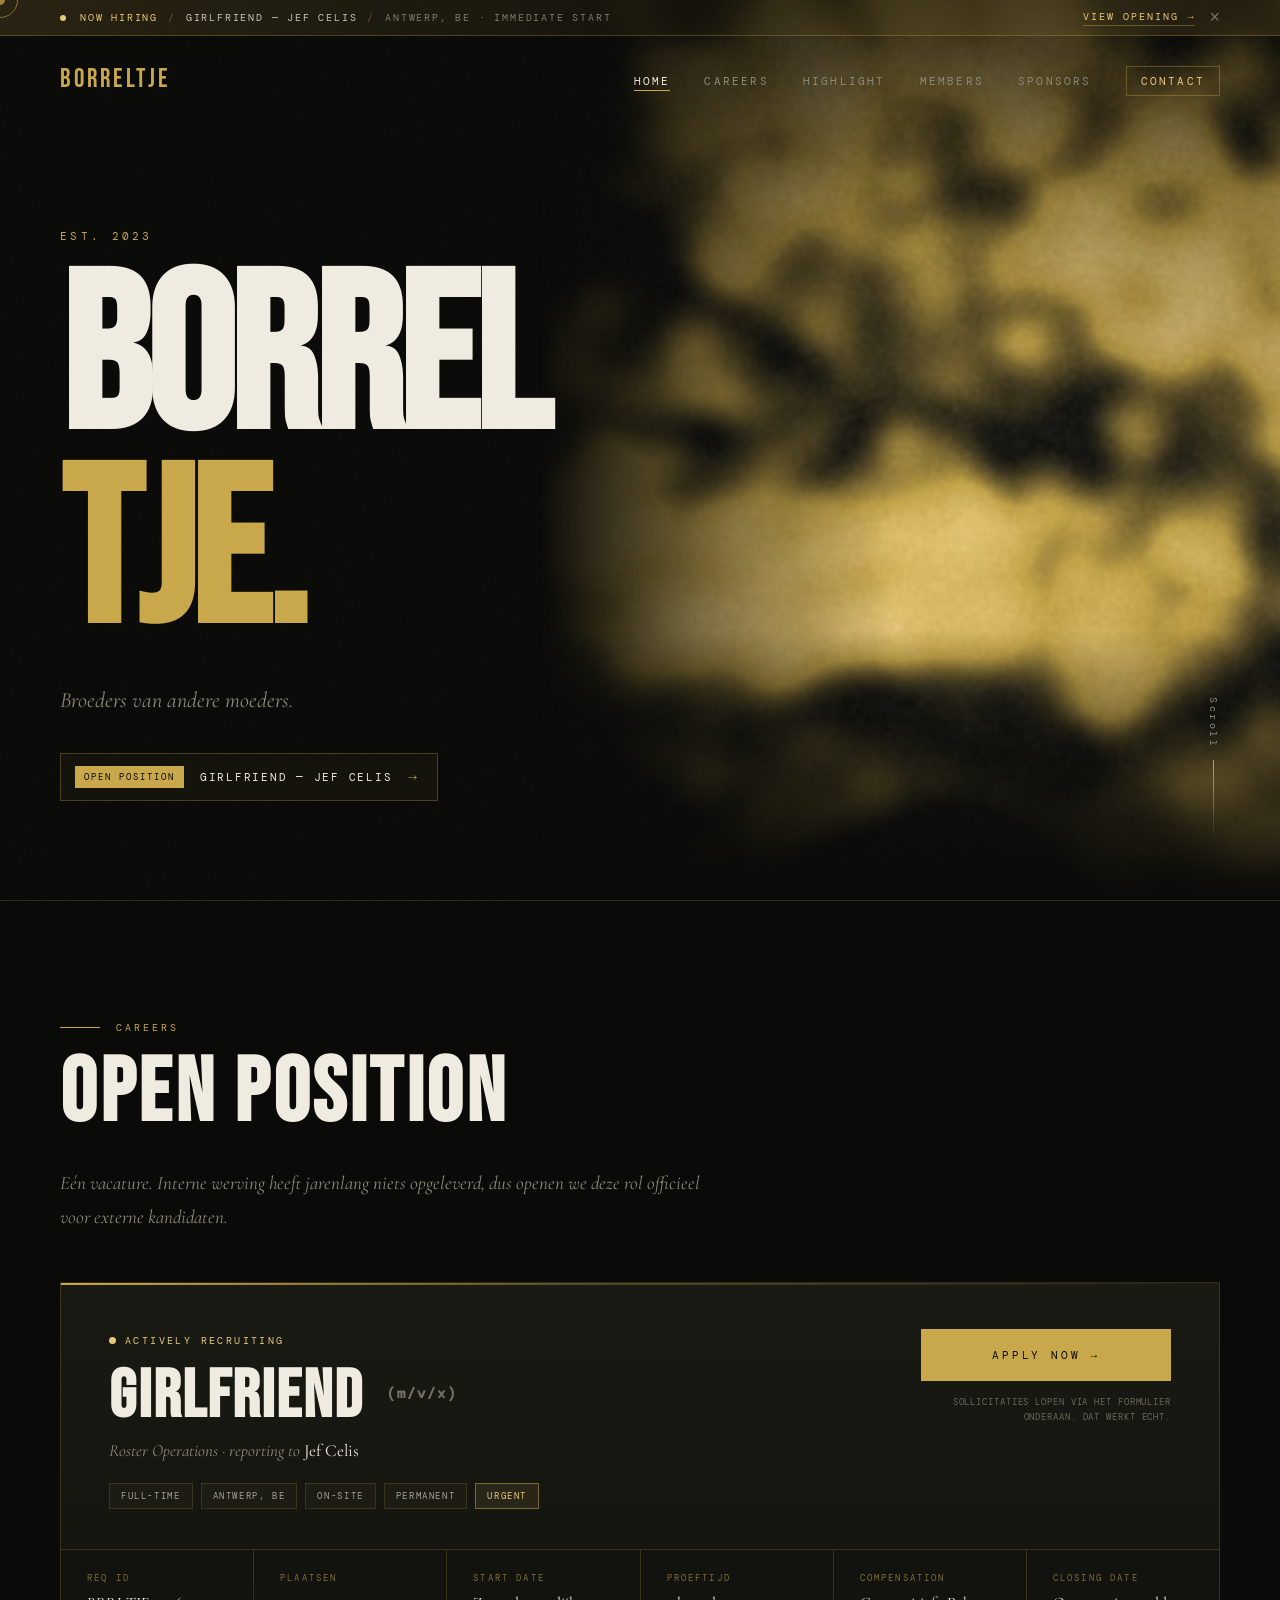
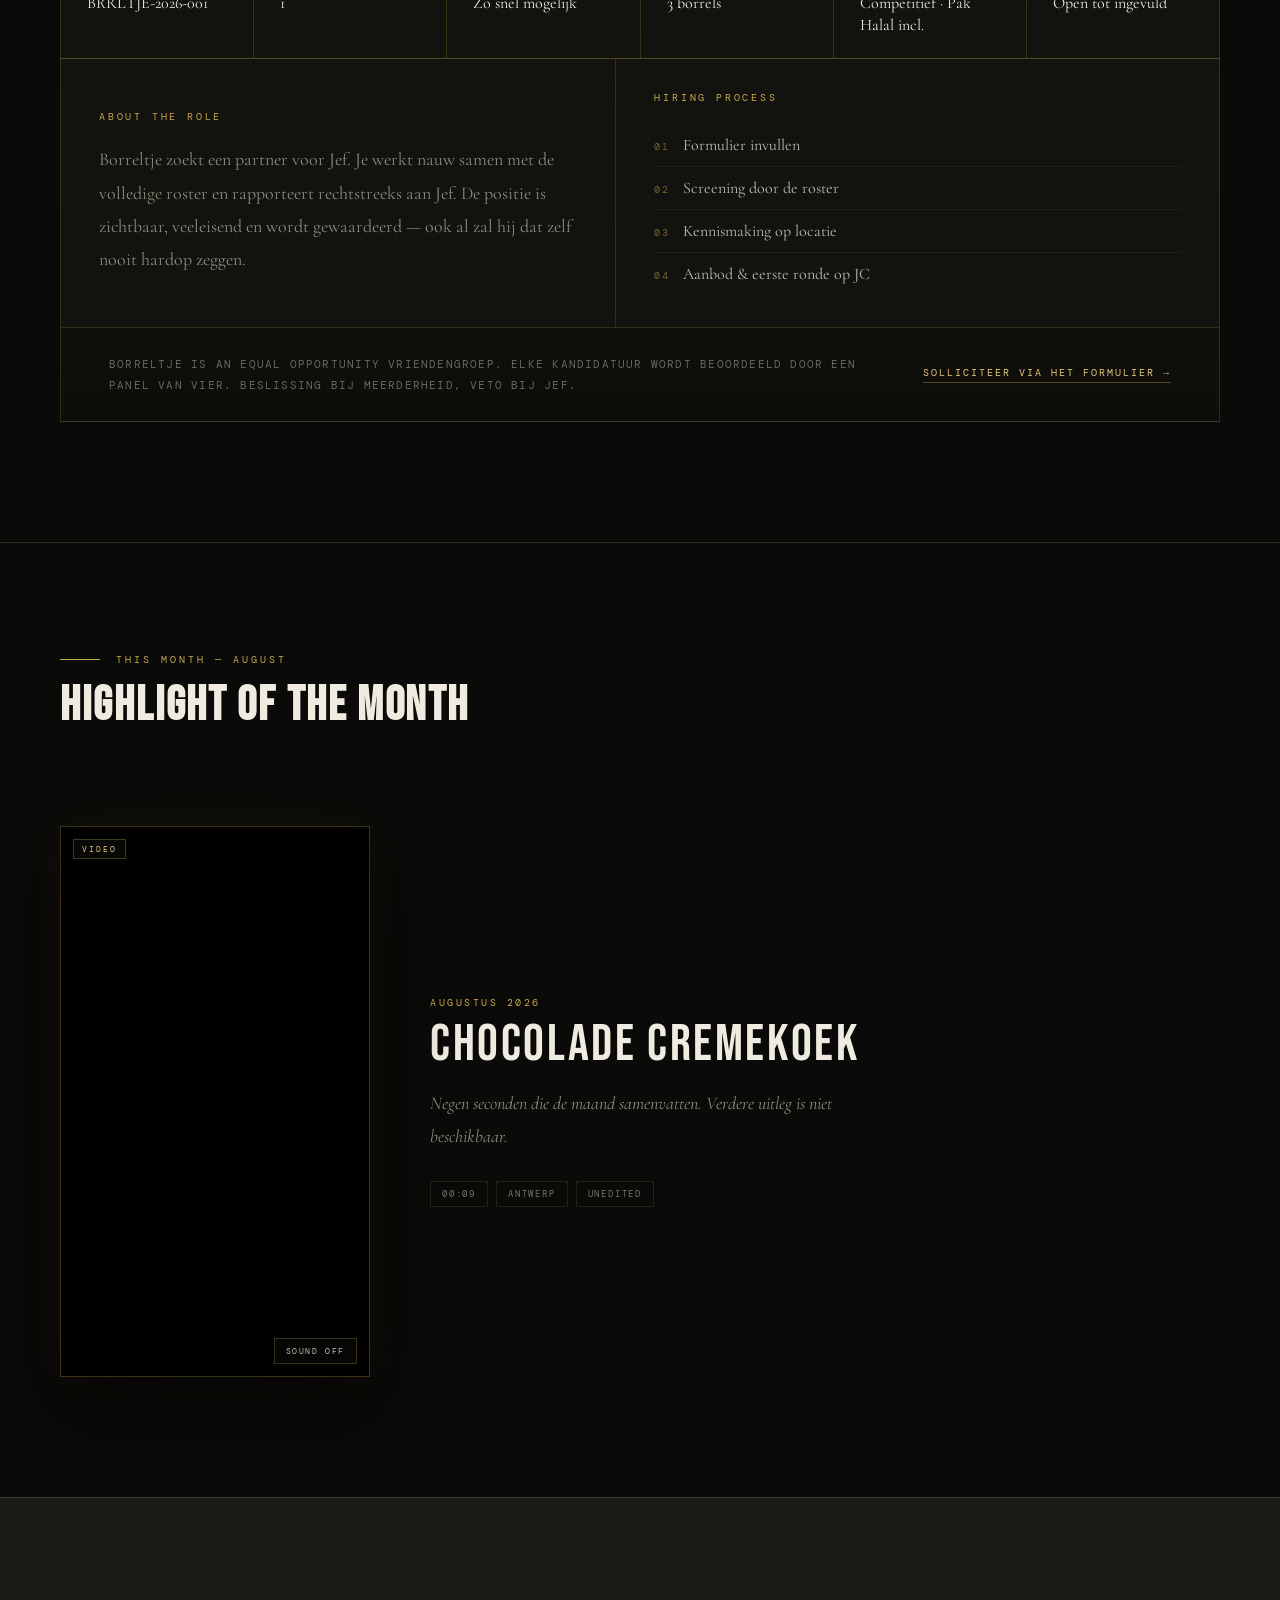
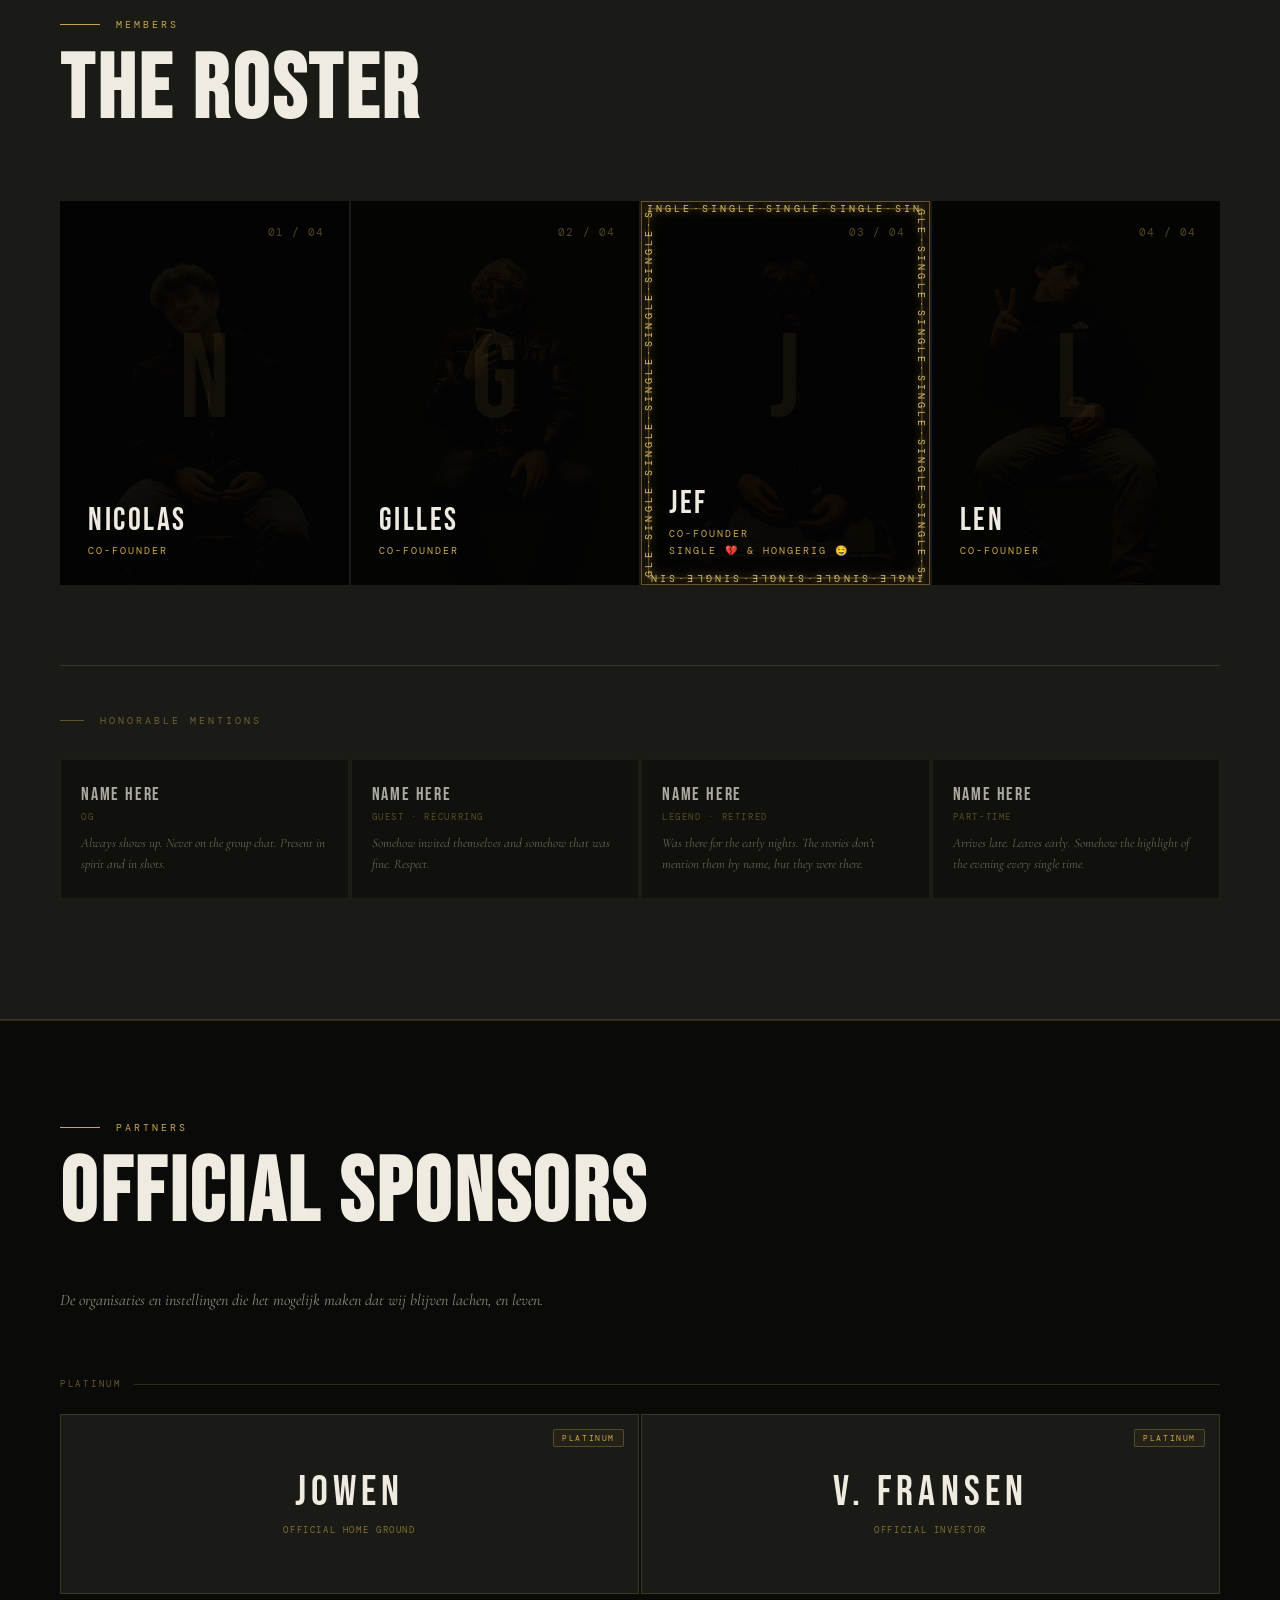
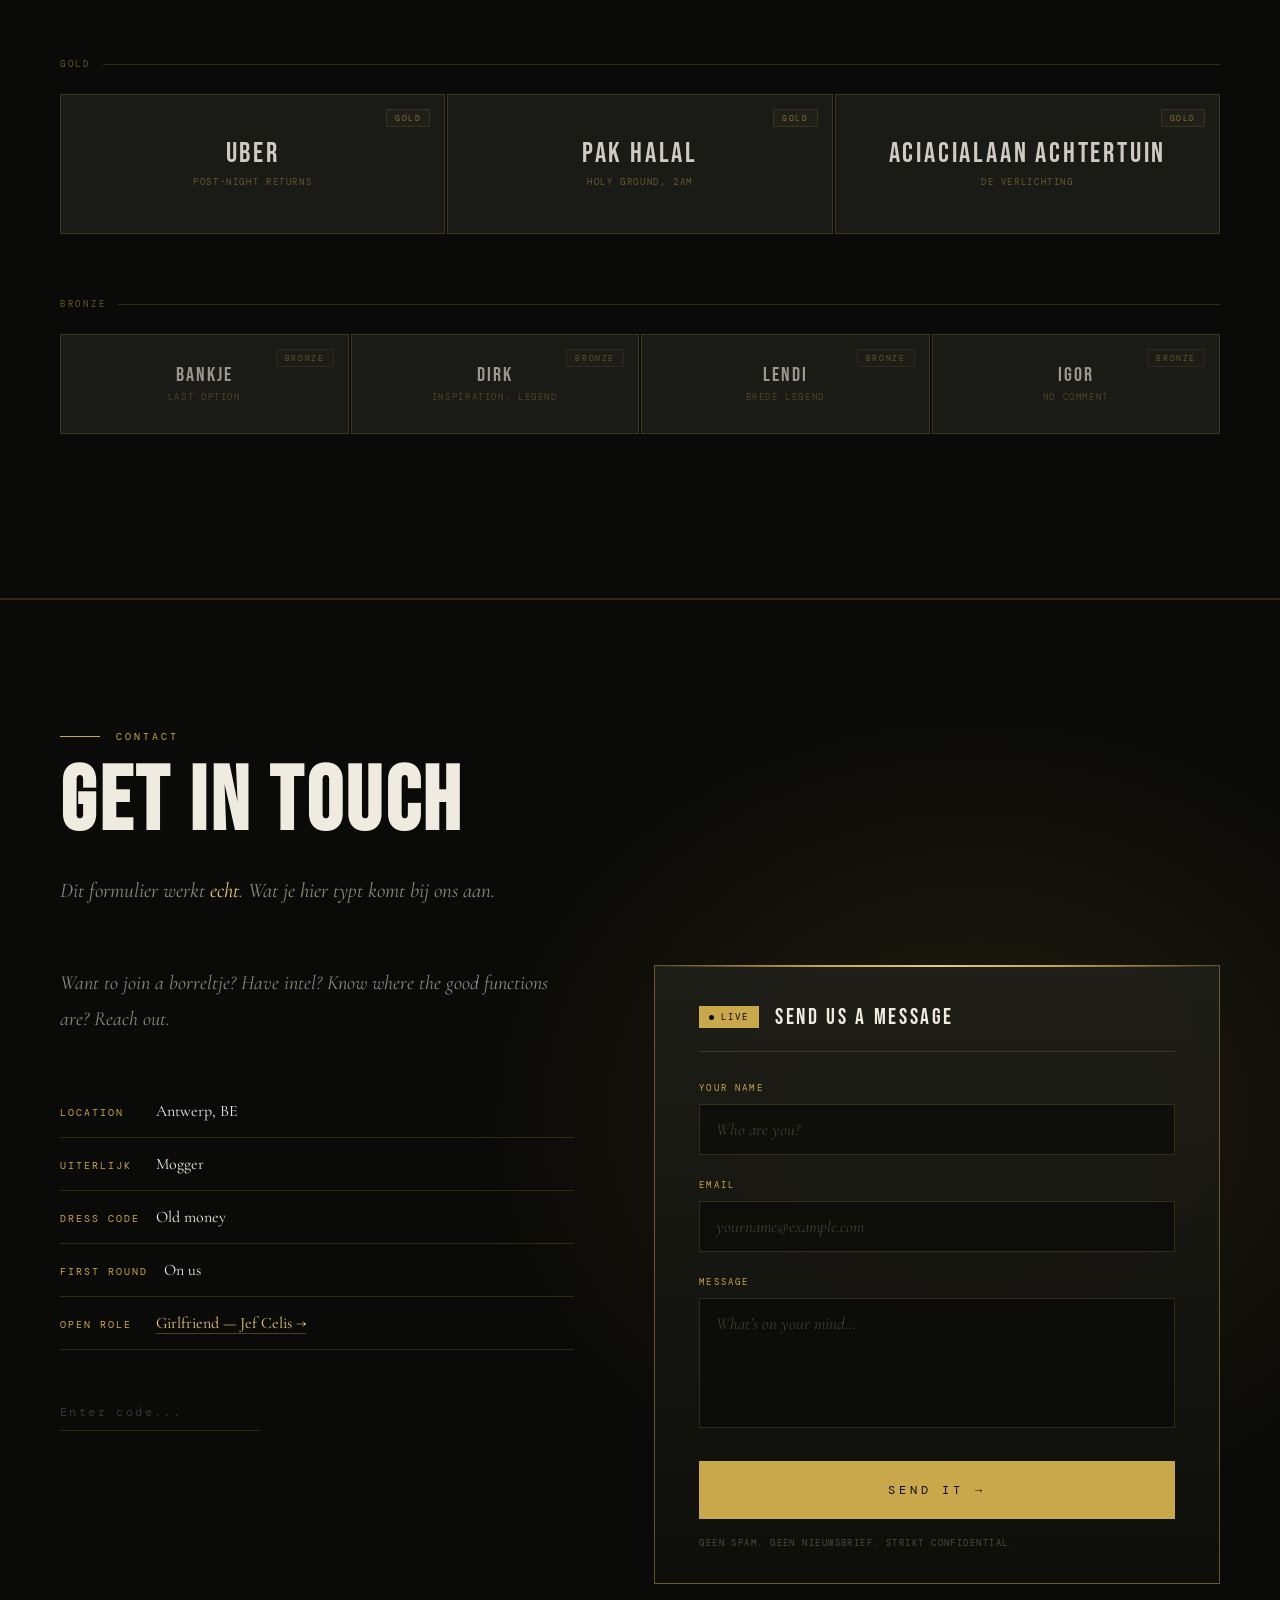
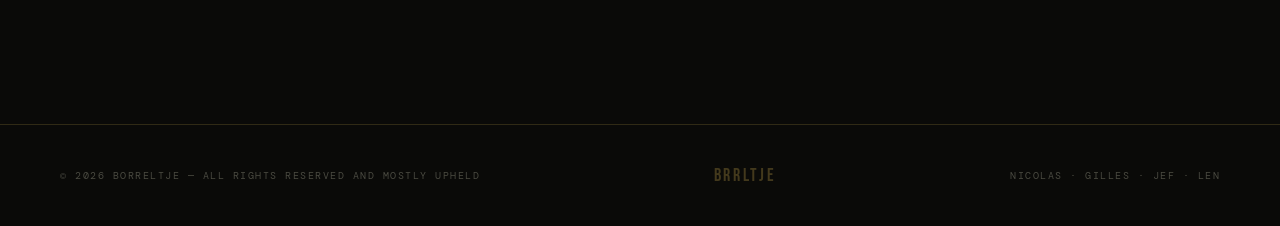
==== commit 7c728037: "Add files via upload" ====
--- a/Borreltje - site v02/index.html
+++ b/Borreltje - site v02/index.html
@@ -12,17 +12,31 @@
 <div class="cursor" id="cursor"></div>
 <div class="cursor-ring" id="cursorRing"></div>
 
+<!-- HIRING BAR -->
+<div class="hiring-bar" id="hiringBar">
+  <span class="hiring-dot"></span>
+  <p class="hiring-text"><strong>Now hiring</strong><span class="hiring-sep">/</span>Girlfriend &mdash; Jef Celis<span class="hiring-sep">/</span><span class="hiring-loc">Antwerp, BE &middot; Immediate start</span></p>
+  <a href="#vacancy" class="hiring-cta">View opening &rarr;</a>
+  <button class="hiring-close" id="hiringClose" type="button" aria-label="Dismiss announcement">&times;</button>
+</div>
+
 <!-- NAV -->
 <nav id="nav">
   <a href="#home" class="nav-logo">Borreltje</a>
-  <ul class="nav-links">
+  <ul class="nav-links" id="navLinks">
     <li><a href="#home" class="active">Home</a></li>
-    <li><a href="#overview">Overview</a></li>
+    <li><a href="#vacancy">Careers</a></li>
+    <li class="nav-optional"><a href="#highlight">Highlight</a></li>
     <li><a href="#members">Members</a></li>
     <li><a href="#sponsors">Sponsors</a></li>
-    <li><a href="#contact">Contact</a></li>
+    <li><a href="#contact" class="nav-cta">Contact</a></li>
   </ul>
+  <button class="nav-toggle" id="navToggle" type="button"
+          aria-label="Open menu" aria-expanded="false" aria-controls="navLinks">
+    <span></span><span></span><span></span>
+  </button>
 </nav>
+<div class="nav-scrim" id="navScrim" aria-hidden="true"></div>
 
 <!-- HERO -->
 <section id="home">
@@ -32,60 +46,144 @@
     <span>tje.</span>
   </h1>
   <p class="hero-sub">Broeders van andere moeders.</p>
+
+  <a href="#vacancy" class="hero-vacancy">
+    <span class="hero-vacancy-badge">Open position</span>
+    <span class="hero-vacancy-role">Girlfriend &mdash; Jef Celis</span>
+    <span class="hero-vacancy-arrow">&rarr;</span>
+  </a>
+
   <div class="hero-line"><span>Scroll</span></div>
   <div class="hero-bg-text">B</div>
   <div class="hero-photo"><img src="assets/hero-group.jpg" alt=""></div>
 </section>
 
-<!-- OVERVIEW -->
-<section id="overview">
-  <div class="section-label">Overview</div>
-  <h2 class="section-title reveal">WHO WE ARE</h2>
-
-  <p class="reveal" style="font-size:20px; color:var(--grey); max-width:600px; line-height:1.8; font-style:italic;">
-    Borreltje is niet zomaar een vriendengroep. Het is een familie.
+<!-- VACANCY -->
+<section id="vacancy">
+  <div class="section-label">Careers</div>
+  <h2 class="section-title reveal">OPEN POSITION</h2>
+  <p class="vacancy-intro reveal">
+    E&eacute;n vacature. Interne werving heeft jarenlang niets opgeleverd, dus openen we deze rol
+    officieel voor externe kandidaten.
   </p>
 
-  <div class="overview-grid">
-    <div class="overview-card reveal">
-      <div class="card-num">01</div>
-      <div class="card-title">The Foundation</div>
-      <p class="card-text">Geboren op OLVE, groot gebracht in het nachtegalenpark.</p>
-    </div>
-    <div class="overview-card reveal" style="transition-delay:0.1s">
-      <div class="card-num">02</div>
-      <div class="card-title">The Code</div>
-      <p class="card-text">In Borreltje hoort geen drama thuis. We zijn er voor elkaar, door nacht und nebel.</p>
-    </div>
-    <div class="overview-card reveal" style="transition-delay:0.2s">
-      <div class="card-num">03</div>
-      <div class="card-title">The Roster</div>
-      <p class="card-text">Vier musketiers. Eén front. Nicolas, Gilles, Jef, en Len.</p>
-    </div>
-    <div class="overview-card reveal" style="transition-delay:0.3s">
-      <div class="card-num">04</div>
-      <div class="card-title">The Mission</div>
-      <p class="card-text">De grootste spelers worden van Antwerpen.</p>
-    </div>
-  </div>
+  <article class="job-card reveal">
+
+    <header class="job-head">
+      <div class="job-head-main">
+        <div class="job-status"><span class="job-status-dot"></span>Actively recruiting</div>
+        <h3 class="job-title">Girlfriend <span>(m/v/x)</span></h3>
+        <p class="job-team">Roster Operations &middot; reporting to <strong>Jef Celis</strong></p>
+        <ul class="job-tags">
+          <li>Full-time</li>
+          <li>Antwerp, BE</li>
+          <li>On-site</li>
+          <li>Permanent</li>
+          <li class="urgent">Urgent</li>
+        </ul>
+      </div>
+      <div class="job-head-side">
+        <a href="#contact" class="job-apply"><span>Apply now &rarr;</span></a>
+        <p class="job-apply-note">Sollicitaties lopen via het formulier onderaan. Dat werkt echt.</p>
+      </div>
+    </header>
+
+    <div class="job-meta">
+      <div class="job-meta-item">
+        <span class="job-meta-label">Req ID</span>
+        <span class="job-meta-val">BRRLTJE-2026-001</span>
+      </div>
+      <div class="job-meta-item">
+        <span class="job-meta-label">Plaatsen</span>
+        <span class="job-meta-val">1</span>
+      </div>
+      <div class="job-meta-item">
+        <span class="job-meta-label">Start date</span>
+        <span class="job-meta-val">Zo snel mogelijk</span>
+      </div>
+      <div class="job-meta-item">
+        <span class="job-meta-label">Proeftijd</span>
+        <span class="job-meta-val">3 borrels</span>
+      </div>
+      <div class="job-meta-item">
+        <span class="job-meta-label">Compensation</span>
+        <span class="job-meta-val">Competitief &middot; Pak Halal incl.</span>
+      </div>
+      <div class="job-meta-item">
+        <span class="job-meta-label">Closing date</span>
+        <span class="job-meta-val">Open tot ingevuld</span>
+      </div>
+    </div>
+
+    <div class="job-body">
+      <section class="job-block">
+        <h4 class="job-block-title">About the role</h4>
+        <p class="job-block-text">
+          Borreltje zoekt een partner voor Jef. Je werkt nauw samen met de volledige roster
+          en rapporteert rechtstreeks aan Jef. De positie is zichtbaar, veeleisend en wordt
+          gewaardeerd &mdash; ook al zal hij dat zelf nooit hardop zeggen.
+        </p>
+      </section>
+
+      <section class="job-block">
+        <h4 class="job-block-title">Hiring process</h4>
+        <ol class="job-steps">
+          <li><span>01</span>Formulier invullen</li>
+          <li><span>02</span>Screening door de roster</li>
+          <li><span>03</span>Kennismaking op locatie</li>
+          <li><span>04</span>Aanbod &amp; eerste ronde op JC</li>
+        </ol>
+      </section>
+    </div>
+
+    <footer class="job-foot">
+      <p>
+        Borreltje is an equal opportunity vriendengroep. Elke kandidatuur wordt beoordeeld door een
+        panel van vier. Beslissing bij meerderheid, veto bij Jef.
+      </p>
+      <a href="#contact" class="job-foot-link">Solliciteer via het formulier &rarr;</a>
+    </footer>
+
+  </article>
 </section>
 
 <!-- HIGHLIGHT OF THE MONTH -->
 <section id="highlight">
-  <div class="section-label">This Month - july</div>
-  <h2 class="section-title reveal" style="font-size:clamp(32px,4vw,48px);">HIGHLIGHT OF THE MONTH</h2>
+  <div class="section-label">This Month &mdash; August</div>
+  <h2 class="section-title reveal" style="font-size:clamp(26px,7vw,48px);">HIGHLIGHT OF THE MONTH</h2>
+
   <div class="highlight-box reveal">
-    <div class="highlight-photo empty">
-      <img src="assets/highlight.jpg" alt="Highlight of the month" onerror="this.parentElement.classList.add('empty')" onload="this.parentElement.classList.remove('empty')">
-    </div>
+    <div class="highlight-media">
+      <video
+        id="highlightVideo"
+        class="highlight-video"
+        autoplay muted loop playsinline preload="metadata">
+        <source src="assets/koffiekoek.mp4" type="video/mp4">
+        <source src="assets/koffiekoek.MOV" type="video/mp4">
+      </video>
+      <span class="highlight-media-tag">Video</span>
+      <button class="video-sound" id="videoSound" type="button" aria-label="Toggle sound">
+        <span>Sound off</span>
+      </button>
+    </div>
+
     <div class="highlight-text">
-      <div class="highlight-date">Juli 2026</div>
-      <p class="highlight-caption">De duvels</p>
-    </div>
-  </div>
-</section>
-
-<!-- MEMBERS --><section id="members">
+      <div class="highlight-date">Augustus 2026</div>
+      <p class="highlight-title">Chocolade cremekoek</p>
+      <p class="highlight-caption">
+        Negen seconden die de maand samenvatten. Verdere uitleg is niet beschikbaar.
+      </p>
+      <div class="highlight-meta">
+        <span>00:09</span>
+        <span>Antwerp</span>
+        <span>Unedited</span>
+      </div>
+    </div>
+  </div>
+</section>
+
+<!-- MEMBERS -->
+<section id="members">
   <div class="section-label">Members</div>
   <h2 class="section-title reveal">THE ROSTER</h2>
 
@@ -121,18 +219,28 @@
     </div>
 
     <!-- Jef -->
-    <div class="member-card reveal" style="transition-delay:0.2s; --member-photo:url('assets/portrait-jef.jpg')">
+    <div class="member-card member-card--single reveal" style="transition-delay:0.2s; --member-photo:url('assets/portrait-jef.jpg')">
       <div class="member-bg"></div>
       <div class="member-initial">J</div>
       <div class="member-index">03 / 04</div>
       <div class="member-border"></div>
+
+      <svg class="single-ring" viewBox="0 0 300 400" preserveAspectRatio="xMidYMid meet"
+           xmlns="http://www.w3.org/2000/svg" xmlns:xlink="http://www.w3.org/1999/xlink" aria-hidden="true">
+        <defs>
+          <path id="singleRingPath" d="M 8 8 H 292 V 392 H 8 Z"/>
+        </defs>
+        <use class="single-ring-track" href="#singleRingPath" xlink:href="#singleRingPath"/>
+        <text class="single-ring-text" textLength="2672" lengthAdjust="spacing" dy="0.34em"><textPath href="#singleRingPath" xlink:href="#singleRingPath" startOffset="-133.6">SINGLE·SINGLE·SINGLE·SINGLE·SINGLE·SINGLE·SINGLE·SINGLE·SINGLE·SINGLE·SINGLE·SINGLE·SINGLE·SINGLE·SINGLE·SINGLE·SINGLE·SINGLE·SINGLE·SINGLE·SINGLE·SINGLE·SINGLE·SINGLE·SINGLE·SINGLE·SINGLE·SINGLE·SINGLE·SINGLE·SINGLE·SINGLE·SINGLE·SINGLE·SINGLE·SINGLE·SINGLE·SINGLE·SINGLE·SINGLE·<animate attributeName="startOffset" from="-133.6" to="-66.8" dur="1.6s" repeatCount="indefinite"/></textPath></text>
+      </svg>
+
       <div class="member-name-wrap">
         <div class="member-name">Jef</div>
         <div class="member-role">Co-founder</div>
-        <div class="member-role">Single 💔 & hongerig 🤤</div>
+        <div class="member-role">Single &#128148; &amp; hongerig &#129316;</div>
       </div>
       <div class="member-info">
-        <p class="member-desc">aardige personaliteit</p>
+        <p class="member-desc">Vacature open &mdash; zie <a href="#vacancy">Careers</a></p>
       </div>
     </div>
 
@@ -165,14 +273,14 @@
 
       <div class="honorable-card">
         <div class="honorable-name">Name Here</div>
-        <div class="honorable-tag">Guest · Recurring</div>
+        <div class="honorable-tag">Guest &middot; Recurring</div>
         <p class="honorable-desc">Somehow invited themselves and somehow that was fine. Respect.</p>
       </div>
 
       <div class="honorable-card">
         <div class="honorable-name">Name Here</div>
-        <div class="honorable-tag">Legend · Retired</div>
-        <p class="honorable-desc">Was there for the early nights. The stories don't mention them by name, but they were there.</p>
+        <div class="honorable-tag">Legend &middot; Retired</div>
+        <p class="honorable-desc">Was there for the early nights. The stories don&rsquo;t mention them by name, but they were there.</p>
       </div>
 
       <div class="honorable-card">
@@ -276,8 +384,13 @@
 
 <!-- CONTACT -->
 <section id="contact">
+  <div class="contact-glow" aria-hidden="true"></div>
+
   <div class="section-label">Contact</div>
   <h2 class="section-title reveal">GET IN TOUCH</h2>
+  <p class="contact-tagline reveal">
+    Dit formulier werkt <em>echt</em>. Wat je hier typt komt bij ons aan.
+  </p>
 
   <div class="contact-inner">
     <div class="contact-left reveal">
@@ -298,43 +411,56 @@
         <span class="contact-detail-label">First round</span>
         <span class="contact-detail-val">On us</span>
       </div>
-      <div style="margin-top:40px;">
+      <div class="contact-detail">
+        <span class="contact-detail-label">Open role</span>
+        <span class="contact-detail-val"><a href="#vacancy" class="contact-detail-link">Girlfriend &mdash; Jef Celis &rarr;</a></span>
+      </div>
+      <div class="secret-wrap">
         <input
           type="password"
           placeholder="Enter code..."
           id="secretCode"
-          style="background:transparent;border:none;border-bottom:1px solid var(--border);color:white;padding:10px;width:200px;font-family:'DM Mono',monospace;font-size:12px;outline:none;"
+          aria-label="Secret code"
         >
       </div>
     </div>
 
-    <form
-      class="contact-form reveal"
-      style="transition-delay:0.15s"
-      action="https://formspree.io/f/mzdyogzz"
-      method="POST"
-      onsubmit="handleSubmit(event)">
-      <div class="form-group">
-        <label>Your Name</label>
-        <input type="text" name="name" placeholder="Who are you?" id="fname">
-      </div>
-      <div class="form-group">
-        <label>Email</label>
-        <input type="email" name="email" placeholder="yourname@example.com" id="femail">
-      </div>
-      <div class="form-group">
-        <label>Message</label>
-        <textarea name="message" placeholder="What's on your mind..." id="fmsg"></textarea>
-      </div>
-      <button class="btn-submit" type="submit"><span>Send It →</span></button>
-    </form>
+    <div class="contact-form-wrap reveal" style="transition-delay:0.15s">
+      <div class="form-panel-label">
+        <span class="form-live"><span class="form-live-dot"></span>Live</span>
+        <span class="form-panel-title">Send us a message</span>
+      </div>
+
+      <form
+        class="contact-form"
+        id="contactForm"
+        action="https://formspree.io/f/mzdyogzz"
+        method="POST"
+        onsubmit="handleSubmit(event)">
+        <div class="form-group">
+          <label for="fname">Your Name</label>
+          <input type="text" name="name" placeholder="Who are you?" id="fname" required>
+        </div>
+        <div class="form-group">
+          <label for="femail">Email</label>
+          <input type="email" name="email" placeholder="yourname@example.com" id="femail" required>
+        </div>
+        <div class="form-group">
+          <label for="fmsg">Message</label>
+          <textarea name="message" placeholder="What&rsquo;s on your mind..." id="fmsg" required></textarea>
+        </div>
+        <button class="btn-submit" type="submit"><span>Send It &rarr;</span></button>
+        <p class="form-status" id="formStatus" role="status" aria-live="polite"></p>
+        <p class="form-foot">Geen spam. Geen nieuwsbrief. Strikt confidential.</p>
+      </form>
+    </div>
   </div>
 </section>
 
 <!-- SECRET MEMORY -->
 <section id="memory" style="display:none; padding:120px 60px;">
   <div class="section-label">Memory</div>
-  <h2 class="section-title">ARCHIVE</h2>
+  <h2 class="section-title">VAULT</h2>
 
   <div class="overview-grid" style="margin-top:48px;">
     <div class="overview-card">
@@ -349,11 +475,11 @@
 </section>
 
 <footer>
-  <p>© 2026 Borreltje — All rights reserved and mostly upheld</p>
+  <p>&copy; 2026 Borreltje &mdash; All rights reserved and mostly upheld</p>
   <div class="footer-logo">BRRLTJE</div>
-  <p>Nicolas · Gilles · Jef · Len</p>
+  <p>Nicolas &middot; Gilles &middot; Jef &middot; Len</p>
 </footer>
 
 <script src="script.js"></script>
 </body>
-</html>+</html>
--- a/Borreltje - site v02/styles.css
+++ b/Borreltje - site v02/styles.css
@@ -106,10 +106,10 @@
 
 /* SECTIONS */
 section {
-  min-height: 100vh;
   position: relative;
   z-index: 1;
 }
+body > section { min-height: 100vh; }
 
 /* ── HERO ── */
 #home {
@@ -117,7 +117,7 @@
   flex-direction: column;
   justify-content: center;
   align-items: flex-start;
-  padding: 0 60px;
+  padding: 100px 60px 0;
   overflow: hidden;
 }
 .hero-photo {
@@ -319,7 +319,7 @@
   position: absolute;
   inset: 0;
   background: var(--member-photo) center 22%/cover no-repeat;
-  filter: grayscale(0.15) brightness(0.5) contrast(1.15);
+  filter: grayscale(0.15) brightness(0.85) contrast(1.15);
   opacity: 0.6;
   transition: transform 0.7s cubic-bezier(0.25,0.46,0.45,0.94), filter 0.6s ease, opacity 0.6s ease;
 }
@@ -327,12 +327,12 @@
   content: '';
   position: absolute;
   inset: 0;
-  background: linear-gradient(160deg, rgba(26,26,20,0.55) 0%, rgba(13,13,10,0.55) 100%),
-              linear-gradient(180deg, rgba(10,10,8,0.1) 0%, rgba(10,10,8,0.8) 100%);
+  background: linear-gradient(160deg, rgba(26,26,20,0.5) 0%, rgba(13,13,10,0.5) 100%),
+              linear-gradient(180deg, rgba(10,10,8,0.7) 0%, rgba(10,10,8,0.7) 100%);
 }
 .member-card:hover .member-bg {
   transform: scale(1.06);
-  filter: grayscale(0) brightness(0.7) contrast(1.1);
+  filter: grayscale(0) brightness(1) contrast(1.1);
   opacity: 1;
 }
 .member-initial {
@@ -819,15 +819,15 @@
 .btn-submit:hover::before { transform: translateX(0); }
 .btn-submit span { position: relative; z-index: 1; }
 
-/* FOOTER */
-footer {
+/* FOOTER (page footer only - the job card has its own <footer>) */
+body > footer {
   padding: 40px 60px;
   border-top: 1px solid var(--border);
   display: flex;
   justify-content: space-between;
   align-items: center;
 }
-footer p {
+body > footer p {
   font-family: 'DM Mono', monospace;
   font-size: 10px;
   letter-spacing: 0.15em;
@@ -896,7 +896,7 @@
   .sponsor-card.gold,
   .sponsor-card.bronze { flex: 1 1 auto; }
 
-  footer {
+  body > footer {
     flex-direction: column;
     gap: 12px;
     text-align: center;
@@ -907,4 +907,1128 @@
 @media (max-width: 420px) {
   .nav-links { display: none; }
   .honorable-grid { grid-template-columns: 1fr; }
-}+}
+/* =====================================================================
+   v03 — CAREERS LAYOUT, AUGUST VIDEO HIGHLIGHT, SINGLE RING, LOUD FORM
+   (appended: these rules intentionally override earlier ones)
+   ===================================================================== */
+
+:root {
+  --bar-h: 36px;
+  --gold-soft: rgba(201, 168, 76, 0.45);
+  --panel: #12120f;
+}
+
+/* ── TOP HIRING BAR ── */
+.hiring-bar {
+  position: fixed;
+  top: 0; left: 0; right: 0;
+  height: var(--bar-h);
+  z-index: 120;
+  display: flex;
+  align-items: center;
+  gap: 14px;
+  padding: 0 60px;
+  background: linear-gradient(90deg, rgba(201,168,76,0.16), rgba(201,168,76,0.06) 55%, rgba(201,168,76,0.14));
+  border-bottom: 1px solid rgba(201,168,76,0.28);
+  backdrop-filter: blur(10px);
+}
+.hiring-dot {
+  width: 6px; height: 6px;
+  border-radius: 50%;
+  background: var(--gold-light);
+  flex: 0 0 auto;
+  box-shadow: 0 0 0 0 rgba(232,201,122,0.6);
+  animation: pulseDot 2.4s ease-out infinite;
+}
+.hiring-text {
+  font-family: 'DM Mono', monospace;
+  font-size: 10px;
+  letter-spacing: 0.18em;
+  text-transform: uppercase;
+  color: rgba(240,235,224,0.82);
+  white-space: nowrap;
+  overflow: hidden;
+  text-overflow: ellipsis;
+}
+.hiring-text strong { color: var(--gold-light); font-weight: 400; }
+.hiring-sep { color: rgba(201,168,76,0.4); margin: 0 10px; }
+.hiring-loc { color: rgba(138,138,122,0.9); }
+.hiring-cta {
+  margin-left: auto;
+  font-family: 'DM Mono', monospace;
+  font-size: 10px;
+  letter-spacing: 0.2em;
+  text-transform: uppercase;
+  color: var(--gold-light);
+  text-decoration: none;
+  border-bottom: 1px solid rgba(201,168,76,0.4);
+  padding-bottom: 2px;
+  white-space: nowrap;
+  transition: color 0.3s, border-color 0.3s;
+}
+.hiring-cta:hover { color: var(--cream); border-color: var(--cream); }
+.hiring-close {
+  background: none;
+  border: none;
+  color: rgba(138,138,122,0.8);
+  font-size: 18px;
+  line-height: 1;
+  padding: 0 0 2px;
+  cursor: none;
+  transition: color 0.3s;
+  flex: 0 0 auto;
+}
+.hiring-close:hover { color: var(--cream); }
+
+body.hiring-dismissed .hiring-bar { display: none; }
+
+/* nav sits under the bar */
+nav { top: var(--bar-h); }
+body.hiring-dismissed nav { top: 0; }
+.nav-links { gap: 34px; }
+.nav-cta {
+  border: 1px solid rgba(201,168,76,0.35);
+  padding: 7px 14px;
+  color: var(--gold-light) !important;
+  transition: background 0.3s, color 0.3s, border-color 0.3s;
+}
+.nav-cta::after { display: none; }
+.nav-cta:hover { background: var(--gold); color: var(--bg) !important; border-color: var(--gold); }
+
+#home { padding-top: 130px; }
+
+/* ── HERO VACANCY PILL ── */
+.hero-vacancy {
+  position: relative;
+  z-index: 2;
+  margin-top: 40px;
+  display: inline-flex;
+  align-items: center;
+  gap: 16px;
+  padding: 12px 20px 12px 14px;
+  border: 1px solid rgba(201,168,76,0.3);
+  background: rgba(201,168,76,0.05);
+  text-decoration: none;
+  max-width: 100%;
+  opacity: 0;
+  animation: fadeUp 0.9s 0.9s forwards;
+  transition: border-color 0.35s, background 0.35s;
+}
+.hero-vacancy:hover { border-color: var(--gold); background: rgba(201,168,76,0.1); }
+.hero-vacancy-badge {
+  font-family: 'DM Mono', monospace;
+  font-size: 9px;
+  letter-spacing: 0.22em;
+  text-transform: uppercase;
+  color: var(--bg);
+  background: var(--gold);
+  padding: 5px 9px;
+  white-space: nowrap;
+}
+.hero-vacancy-role {
+  font-family: 'DM Mono', monospace;
+  font-size: 11px;
+  letter-spacing: 0.16em;
+  text-transform: uppercase;
+  color: var(--cream);
+}
+.hero-vacancy-arrow {
+  color: var(--gold);
+  font-size: 14px;
+  transition: transform 0.35s;
+  display: inline-block;
+}
+.hero-vacancy:hover .hero-vacancy-arrow { transform: translateX(5px); }
+
+/* ── VACANCY / JOB POSTING ── */
+#vacancy {
+  padding: 120px 60px;
+  min-height: auto;
+  border-top: 1px solid var(--border);
+}
+.vacancy-intro {
+  margin-top: -22px;
+  margin-bottom: 48px;
+  max-width: 640px;
+  font-size: 19px;
+  line-height: 1.8;
+  color: var(--grey);
+  font-style: italic;
+}
+
+.job-card {
+  border: 1px solid var(--border);
+  background: linear-gradient(180deg, rgba(28,28,22,0.92) 0%, rgba(14,14,11,0.92) 100%);
+  position: relative;
+}
+.job-card::before {
+  content: '';
+  position: absolute;
+  top: 0; left: 0; right: 0;
+  height: 2px;
+  background: linear-gradient(90deg, var(--gold) 0%, rgba(201,168,76,0.35) 45%, transparent 100%);
+}
+
+.job-head {
+  display: flex;
+  align-items: flex-start;
+  justify-content: space-between;
+  gap: 48px;
+  padding: 46px 48px 40px;
+  border-bottom: 1px solid var(--border);
+}
+.job-status {
+  display: inline-flex;
+  align-items: center;
+  gap: 9px;
+  font-family: 'DM Mono', monospace;
+  font-size: 10px;
+  letter-spacing: 0.24em;
+  text-transform: uppercase;
+  color: var(--gold-light);
+  margin-bottom: 18px;
+}
+.job-status-dot {
+  width: 7px; height: 7px;
+  border-radius: 50%;
+  background: var(--gold-light);
+  animation: pulseDot 2.4s ease-out infinite;
+}
+.job-title {
+  font-family: 'Bebas Neue', sans-serif;
+  font-size: clamp(40px, 5.5vw, 68px);
+  line-height: 0.95;
+  letter-spacing: 0.03em;
+  color: var(--cream);
+}
+.job-title span {
+  font-family: 'DM Mono', monospace;
+  font-size: 14px;
+  letter-spacing: 0.14em;
+  color: rgba(138,138,122,0.8);
+  vertical-align: middle;
+  margin-left: 10px;
+}
+.job-team {
+  font-size: 17px;
+  color: var(--grey);
+  font-style: italic;
+  margin-top: 10px;
+}
+.job-team strong { color: var(--cream); font-style: normal; font-weight: 400; }
+.job-tags {
+  display: flex;
+  flex-wrap: wrap;
+  gap: 8px;
+  list-style: none;
+  margin-top: 22px;
+}
+.job-tags li {
+  font-family: 'DM Mono', monospace;
+  font-size: 9px;
+  letter-spacing: 0.18em;
+  text-transform: uppercase;
+  color: rgba(240,235,224,0.65);
+  border: 1px solid rgba(201,168,76,0.18);
+  background: rgba(201,168,76,0.04);
+  padding: 6px 11px;
+}
+.job-tags li.urgent {
+  color: var(--gold-light);
+  border-color: rgba(201,168,76,0.5);
+  background: rgba(201,168,76,0.1);
+}
+
+.job-head-side {
+  flex: 0 0 auto;
+  width: 250px;
+  text-align: right;
+}
+.job-apply {
+  display: block;
+  text-align: center;
+  background: var(--gold);
+  color: var(--bg);
+  border: 1px solid var(--gold);
+  font-family: 'DM Mono', monospace;
+  font-size: 11px;
+  letter-spacing: 0.26em;
+  text-transform: uppercase;
+  padding: 18px 24px;
+  text-decoration: none;
+  position: relative;
+  overflow: hidden;
+  transition: color 0.3s;
+}
+.job-apply::before {
+  content: '';
+  position: absolute;
+  inset: 0;
+  background: var(--gold-light);
+  transform: translateX(-100%);
+  transition: transform 0.4s cubic-bezier(0.25,0.46,0.45,0.94);
+}
+.job-apply:hover::before { transform: translateX(0); }
+.job-apply span { position: relative; z-index: 1; }
+.job-apply-note {
+  font-family: 'DM Mono', monospace;
+  font-size: 9px;
+  line-height: 1.7;
+  letter-spacing: 0.1em;
+  text-transform: uppercase;
+  color: rgba(138,138,122,0.7);
+  margin-top: 14px;
+}
+
+.job-meta {
+  display: grid;
+  grid-template-columns: repeat(auto-fit, minmax(170px, 1fr));
+  gap: 1px;
+  background: var(--border);
+  border-bottom: 1px solid var(--border);
+}
+.job-meta-item {
+  background: var(--panel);
+  padding: 22px 26px;
+  display: flex;
+  flex-direction: column;
+  gap: 8px;
+}
+.job-meta-label {
+  font-family: 'DM Mono', monospace;
+  font-size: 9px;
+  letter-spacing: 0.24em;
+  text-transform: uppercase;
+  color: rgba(201,168,76,0.6);
+}
+.job-meta-val {
+  font-size: 16px;
+  color: var(--cream);
+  line-height: 1.4;
+}
+
+.job-body {
+  display: grid;
+  grid-template-columns: 0.92fr 1fr;
+  gap: 1px;
+  background: var(--border);
+}
+.job-block {
+  background: var(--panel);
+  padding: 32px 38px;
+  display: flex;
+  flex-direction: column;
+  justify-content: center;
+}
+.job-block-title {
+  font-family: 'DM Mono', monospace;
+  font-size: 10px;
+  letter-spacing: 0.28em;
+  text-transform: uppercase;
+  color: var(--gold);
+  font-weight: 400;
+  margin-bottom: 20px;
+}
+.job-block-text {
+  font-size: 18px;
+  line-height: 1.85;
+  color: var(--grey);
+}
+.job-list { list-style: none; }
+.job-list li {
+  position: relative;
+  padding-left: 24px;
+  font-size: 16px;
+  line-height: 1.7;
+  color: rgba(240,235,224,0.78);
+  margin-bottom: 12px;
+}
+.job-list li:last-child { margin-bottom: 0; }
+.job-list li::before {
+  content: '';
+  position: absolute;
+  left: 0;
+  top: 12px;
+  width: 12px;
+  height: 1px;
+  background: var(--gold);
+}
+.job-list-soft li { color: var(--grey); font-style: italic; }
+.job-list-soft li::before { background: rgba(201,168,76,0.4); }
+
+.job-steps { list-style: none; counter-reset: none; }
+.job-steps li {
+  display: flex;
+  align-items: baseline;
+  gap: 14px;
+  font-size: 16px;
+  color: rgba(240,235,224,0.78);
+  padding: 11px 0;
+  border-bottom: 1px solid rgba(201,168,76,0.08);
+}
+.job-steps li:last-child { border-bottom: none; }
+.job-steps li span {
+  font-family: 'DM Mono', monospace;
+  font-size: 10px;
+  letter-spacing: 0.15em;
+  color: rgba(201,168,76,0.55);
+  flex: 0 0 auto;
+}
+
+.job-foot {
+  display: flex;
+  align-items: center;
+  justify-content: space-between;
+  gap: 40px;
+  padding: 26px 48px;
+  border-top: 1px solid var(--border);
+}
+.job-foot p {
+  font-family: 'DM Mono', monospace;
+  font-size: 11px;
+  line-height: 1.85;
+  letter-spacing: 0.11em;
+  text-transform: uppercase;
+  color: rgba(138,138,122,0.72);
+  max-width: 780px;
+}
+.job-foot-link {
+  font-family: 'DM Mono', monospace;
+  font-size: 10px;
+  letter-spacing: 0.2em;
+  text-transform: uppercase;
+  color: var(--gold-light);
+  text-decoration: none;
+  white-space: nowrap;
+  border-bottom: 1px solid rgba(201,168,76,0.35);
+  padding-bottom: 3px;
+  transition: color 0.3s, border-color 0.3s;
+}
+.job-foot-link:hover { color: var(--cream); border-color: var(--cream); }
+
+/* ── HIGHLIGHT OF THE MONTH (video) ── */
+#highlight {
+  padding: 110px 60px 120px;
+  border-top: 1px solid var(--border);
+}
+.highlight-box {
+  margin-top: 48px;
+  max-width: 1000px;
+  display: flex;
+  align-items: center;
+  gap: 60px;
+}
+.highlight-media {
+  position: relative;
+  flex: 0 0 auto;
+  width: 310px;
+  aspect-ratio: 9 / 16;
+  border: 1px solid rgba(201,168,76,0.3);
+  background: #000;
+  overflow: hidden;
+  box-shadow: 0 30px 70px rgba(0,0,0,0.65), 0 0 40px rgba(201,168,76,0.08);
+}
+.highlight-video {
+  width: 100%;
+  height: 100%;
+  object-fit: cover;
+  display: block;
+}
+.highlight-media-tag {
+  position: absolute;
+  top: 12px; left: 12px;
+  font-family: 'DM Mono', monospace;
+  font-size: 8px;
+  letter-spacing: 0.24em;
+  text-transform: uppercase;
+  color: var(--gold-light);
+  background: rgba(10,10,8,0.7);
+  border: 1px solid rgba(201,168,76,0.3);
+  padding: 4px 8px;
+  backdrop-filter: blur(4px);
+}
+.video-sound {
+  position: absolute;
+  bottom: 12px; right: 12px;
+  font-family: 'DM Mono', monospace;
+  font-size: 8px;
+  letter-spacing: 0.2em;
+  text-transform: uppercase;
+  color: rgba(240,235,224,0.8);
+  background: rgba(10,10,8,0.65);
+  border: 1px solid rgba(201,168,76,0.25);
+  padding: 7px 11px;
+  cursor: none;
+  backdrop-filter: blur(4px);
+  transition: color 0.3s, border-color 0.3s, background 0.3s;
+}
+.video-sound:hover { border-color: var(--gold); color: var(--cream); }
+.video-sound.on { color: var(--bg); background: var(--gold); border-color: var(--gold); }
+
+.highlight-text { flex: 1; min-width: 0; }
+.highlight-title {
+  font-family: 'Bebas Neue', sans-serif;
+  font-size: clamp(34px, 4.5vw, 52px);
+  letter-spacing: 0.05em;
+  line-height: 1;
+  color: var(--cream);
+  margin: 6px 0 16px;
+}
+.highlight-caption {
+  font-size: 18px;
+  line-height: 1.85;
+  color: var(--grey);
+  font-style: italic;
+  max-width: 460px;
+}
+.highlight-meta {
+  display: flex;
+  flex-wrap: wrap;
+  gap: 8px;
+  margin-top: 28px;
+}
+.highlight-meta span {
+  font-family: 'DM Mono', monospace;
+  font-size: 9px;
+  letter-spacing: 0.2em;
+  text-transform: uppercase;
+  color: rgba(138,138,122,0.85);
+  border: 1px solid rgba(201,168,76,0.15);
+  padding: 6px 11px;
+}
+
+/* ── JEF: GLOWING RING + GLIDING "SINGLE" ── */
+.member-card--single {
+  z-index: 3;
+  animation: singleGlow 3.4s ease-in-out infinite;
+}
+.member-card--single .member-border {
+  border-color: rgba(201,168,76,0.5);
+  box-shadow: inset 0 0 26px rgba(201,168,76,0.16);
+}
+.member-card--single:hover .member-border { border-color: rgba(201,168,76,0.75); }
+
+.single-ring {
+  position: absolute;
+  inset: 0;
+  width: 100%;
+  height: 100%;
+  pointer-events: none;
+  z-index: 4;
+}
+.single-ring-track {
+  fill: none;
+  stroke: rgba(201,168,76,0.45);
+  stroke-width: 1.1;
+  filter: drop-shadow(0 0 5px rgba(201,168,76,0.55));
+}
+.single-ring-text {
+  fill: #e8c97a;
+  font-family: 'DM Mono', monospace;
+  font-size: 10.5px;
+  text-transform: uppercase;
+  opacity: 0.92;
+  filter: drop-shadow(0 0 4px rgba(201,168,76,0.6));
+}
+
+/* Jef's portrait reads a touch brighter on hover than the rest */
+.member-bg::after { transition: opacity 0.6s ease; }
+.member-card--single:hover .member-bg {
+  filter: grayscale(0) brightness(1.16) contrast(1.05);
+}
+.member-card--single:hover .member-bg::after { opacity: 0.55; }
+
+.member-info a {
+  color: var(--gold-light);
+  text-decoration: none;
+  border-bottom: 1px solid rgba(201,168,76,0.4);
+}
+.member-info a:hover { color: var(--cream); border-color: var(--cream); }
+
+/* ── CONTACT: the showpiece ── */
+#contact {
+  position: relative;
+  overflow: hidden;
+  padding: 130px 60px 140px;
+  border-top: 1px solid var(--border);
+}
+.contact-glow {
+  position: absolute;
+  inset: 0;
+  pointer-events: none;
+  background: radial-gradient(58% 55% at 76% 46%, rgba(201,168,76,0.12) 0%, transparent 68%);
+}
+#contact > *:not(.contact-glow) { position: relative; z-index: 1; }
+.contact-tagline {
+  margin-top: -24px;
+  font-size: 21px;
+  line-height: 1.7;
+  color: var(--grey);
+  font-style: italic;
+  max-width: 560px;
+}
+.contact-tagline em { color: var(--gold-light); }
+.contact-inner {
+  grid-template-columns: 1fr 1.1fr;
+  gap: 80px;
+  margin-top: 56px;
+}
+.contact-detail-link {
+  color: var(--gold-light);
+  text-decoration: none;
+  border-bottom: 1px solid rgba(201,168,76,0.35);
+  transition: color 0.3s, border-color 0.3s;
+}
+.contact-detail-link:hover { color: var(--cream); border-color: var(--cream); }
+
+.secret-wrap { margin-top: 44px; }
+.secret-wrap input {
+  background: transparent;
+  border: none;
+  border-bottom: 1px solid var(--border);
+  color: var(--cream);
+  padding: 10px 0;
+  width: 200px;
+  font-family: 'DM Mono', monospace;
+  font-size: 12px;
+  letter-spacing: 0.2em;
+  outline: none;
+  cursor: none;
+  transition: border-color 0.3s;
+}
+.secret-wrap input:focus { border-color: var(--gold); }
+.secret-wrap input::placeholder { color: rgba(138,138,122,0.35); }
+
+.contact-form-wrap {
+  position: relative;
+  padding: 38px 44px 34px;
+  border: 1px solid var(--gold-soft);
+  background: linear-gradient(180deg, rgba(31,31,25,0.96) 0%, rgba(14,14,11,0.96) 100%);
+  animation: formGlow 4.6s ease-in-out infinite;
+}
+.contact-form-wrap::before {
+  content: '';
+  position: absolute;
+  top: -1px; left: -1px; right: -1px;
+  height: 2px;
+  background: linear-gradient(90deg, transparent, var(--gold) 30%, var(--gold-light) 50%, var(--gold) 70%, transparent);
+}
+.form-panel-label {
+  display: flex;
+  align-items: center;
+  gap: 16px;
+  padding-bottom: 20px;
+  margin-bottom: 30px;
+  border-bottom: 1px solid var(--border);
+}
+.form-live {
+  display: inline-flex;
+  align-items: center;
+  gap: 7px;
+  font-family: 'DM Mono', monospace;
+  font-size: 9px;
+  letter-spacing: 0.22em;
+  text-transform: uppercase;
+  color: var(--bg);
+  background: var(--gold);
+  padding: 5px 10px;
+}
+.form-live-dot {
+  width: 5px; height: 5px;
+  border-radius: 50%;
+  background: var(--bg);
+  animation: blinkDot 1.6s ease-in-out infinite;
+}
+.form-panel-title {
+  font-family: 'Bebas Neue', sans-serif;
+  font-size: 22px;
+  letter-spacing: 0.12em;
+  color: var(--cream);
+}
+
+.contact-form-wrap .form-group { margin-bottom: 24px; }
+.contact-form-wrap .form-group label {
+  font-size: 9px;
+  letter-spacing: 0.24em;
+  margin-bottom: 10px;
+}
+.contact-form-wrap .form-group input,
+.contact-form-wrap .form-group textarea {
+  background: rgba(8,8,6,0.65);
+  border: 1px solid var(--border);
+  padding: 14px 16px;
+  font-size: 17px;
+  transition: border-color 0.3s, background 0.3s, box-shadow 0.3s;
+}
+.contact-form-wrap .form-group input:focus,
+.contact-form-wrap .form-group textarea:focus {
+  border-color: var(--gold);
+  background: rgba(8,8,6,0.9);
+  box-shadow: 0 0 0 3px rgba(201,168,76,0.09);
+}
+.contact-form-wrap .form-group textarea { min-height: 130px; }
+
+.contact-form-wrap .btn-submit {
+  align-self: stretch;
+  width: 100%;
+  margin-top: 4px;
+  padding: 20px 32px;
+  font-size: 12px;
+  letter-spacing: 0.32em;
+  background: var(--gold);
+  border-color: var(--gold);
+  color: var(--bg);
+}
+.contact-form-wrap .btn-submit::before { background: var(--gold-light); }
+.contact-form-wrap .btn-submit:hover { color: var(--bg); }
+.contact-form-wrap .btn-submit:disabled { opacity: 0.6; }
+
+.form-status {
+  font-family: 'DM Mono', monospace;
+  font-size: 11px;
+  letter-spacing: 0.14em;
+  text-transform: uppercase;
+  margin-top: 18px;
+  line-height: 1.6;
+}
+.form-status:empty { display: none; }
+.form-status.success { color: var(--gold-light); }
+.form-status.error { color: #d98b7a; }
+.form-foot {
+  font-family: 'DM Mono', monospace;
+  font-size: 9px;
+  letter-spacing: 0.16em;
+  text-transform: uppercase;
+  color: rgba(138,138,122,0.5);
+  margin-top: 18px;
+}
+
+/* ── ANIMATIONS ── */
+@keyframes pulseDot {
+  0%   { box-shadow: 0 0 0 0 rgba(232,201,122,0.5); }
+  70%  { box-shadow: 0 0 0 7px rgba(232,201,122,0); }
+  100% { box-shadow: 0 0 0 0 rgba(232,201,122,0); }
+}
+@keyframes blinkDot {
+  0%, 100% { opacity: 1; }
+  50%      { opacity: 0.25; }
+}
+@keyframes singleGlow {
+  0%, 100% { box-shadow: 0 0 22px rgba(201,168,76,0.18); }
+  50%      { box-shadow: 0 0 44px rgba(201,168,76,0.38); }
+}
+@keyframes formGlow {
+  0%, 100% { box-shadow: 0 26px 70px rgba(0,0,0,0.55), 0 0 44px rgba(201,168,76,0.10); }
+  50%      { box-shadow: 0 26px 70px rgba(0,0,0,0.55), 0 0 74px rgba(201,168,76,0.22); }
+}
+
+/* ── MOBILE ── */
+@media (max-width: 1080px) {
+  .job-head { flex-direction: column; gap: 32px; }
+  .job-head-side { width: 100%; text-align: left; }
+  .job-apply { display: inline-block; padding: 18px 44px; }
+  .job-body { grid-template-columns: 1fr; }
+  .job-block { padding: 30px 32px 32px; }
+  .contact-inner { gap: 56px; }
+}
+
+@media (max-width: 768px) {
+  :root { --bar-h: 34px; }
+
+  .hiring-bar { padding: 0 16px; gap: 10px; }
+  .hiring-text { font-size: 8px; letter-spacing: 0.12em; }
+  .hiring-loc, .hiring-cta { display: none; }
+  .hiring-text span:nth-of-type(2) { display: none; }
+  .hiring-close { margin-left: auto; }
+
+  .nav-links { gap: 12px; }
+  .nav-cta { padding: 5px 9px; }
+
+  #home { padding: 120px 24px 0; }
+  .hero-vacancy { gap: 10px; padding: 10px 14px 10px 10px; flex-wrap: wrap; margin-top: 28px; }
+  .hero-vacancy-role { font-size: 9px; letter-spacing: 0.12em; }
+
+  #vacancy { padding: 80px 20px; }
+  .vacancy-intro { font-size: 17px; }
+  .job-head { padding: 32px 24px 30px; }
+  .job-title span { display: block; margin-left: 0; margin-top: 8px; }
+  .job-meta-item { padding: 18px 22px; }
+  .job-meta-val { font-size: 15px; }
+  .job-block { padding: 26px 24px 28px; }
+  .job-foot p { font-size: 10px; }
+  .job-block-text { font-size: 16px; }
+  .job-list li, .job-steps li { font-size: 15px; }
+  .job-foot { flex-direction: column; align-items: flex-start; gap: 18px; padding: 24px; }
+
+  #highlight { padding: 70px 20px 80px; }
+  .highlight-box { flex-direction: column; align-items: flex-start; gap: 32px; }
+  .highlight-media { width: 100%; max-width: 300px; }
+  .highlight-caption { font-size: 16px; }
+
+  #contact { padding: 80px 20px 90px; }
+  .contact-inner { grid-template-columns: 1fr; gap: 52px; }
+  .contact-tagline { font-size: 18px; margin-top: -18px; }
+  .contact-form-wrap { padding: 28px 22px 26px; }
+  .contact-form-wrap .form-group input,
+  .contact-form-wrap .form-group textarea { font-size: 16px; }
+  .form-panel-title { font-size: 19px; }
+}
+
+@media (prefers-reduced-motion: reduce) {
+  .member-card--single,
+  .contact-form-wrap,
+  .hiring-dot,
+  .job-status-dot,
+  .form-live-dot { animation: none; }
+  .member-card--single { box-shadow: 0 0 30px rgba(201,168,76,0.26); }
+  .contact-form-wrap { box-shadow: 0 26px 70px rgba(0,0,0,0.55), 0 0 56px rgba(201,168,76,0.16); }
+}
+
+/* fix: #home .hero-line forced position:relative upstream, which dropped the
+   scroll cue out of its bottom-right anchor. Keep the z-index, restore absolute. */
+#home .hero-line { position: absolute; z-index: 2; }
+
+/* Narrow viewports: the 6-item nav overruns the bar before the 420px
+   breakpoint hides it, so shed the optional item and tighten the rest. */
+@media (max-width: 620px) {
+  nav { padding: 14px 16px; }
+  .nav-logo { font-size: 20px; }
+  .nav-links { gap: 9px; }
+  .nav-links a { font-size: 8px; letter-spacing: 0.06em; }
+  .nav-links .nav-optional { display: none; }
+  .nav-cta { padding: 5px 8px; }
+}
+
+/* Between the mobile breakpoint and roughly 900px the full-size nav (802px of
+   content) is wider than the viewport. Tighten it just for that band. */
+@media (min-width: 769px) and (max-width: 900px) {
+  nav { padding: 20px 26px; }
+  .nav-links { gap: 16px; }
+  .nav-links a { font-size: 9px; letter-spacing: 0.1em; }
+  .nav-cta { padding: 6px 10px; }
+}
+
+/* =====================================================================
+   v04 — MOBILE PASS
+   Most visitors are on a phone, so this block is the one that decides how
+   the site reads. It intentionally overrides everything above it.
+   ===================================================================== */
+
+/* ── Mobile nav: hamburger + slide-down panel ───────────────────────── */
+.nav-toggle {
+  display: none;
+  flex-direction: column;
+  align-items: center;
+  justify-content: center;
+  gap: 5px;
+  width: 40px;
+  height: 40px;
+  margin-right: -8px;
+  padding: 0;
+  background: none;
+  border: none;
+}
+.nav-toggle span {
+  display: block;
+  width: 22px;
+  height: 1.5px;
+  background: var(--gold-light);
+  transition: transform 0.3s ease, opacity 0.2s ease;
+}
+body.nav-open .nav-toggle span:nth-child(1) { transform: translateY(6.5px) rotate(45deg); }
+body.nav-open .nav-toggle span:nth-child(2) { opacity: 0; }
+body.nav-open .nav-toggle span:nth-child(3) { transform: translateY(-6.5px) rotate(-45deg); }
+
+.nav-scrim { display: none; }
+
+@media (max-width: 768px) {
+  html {
+    scroll-padding-top: calc(var(--bar-h) + 68px);
+    -webkit-text-size-adjust: 100%;
+  }
+  body { -webkit-tap-highlight-color: rgba(201,168,76,0.15); }
+
+  /* the custom cursor is gone down here, so give every control a real one */
+  a, button, .video-sound, .hiring-close, .btn-submit { cursor: pointer; }
+  .member-card, .sponsor-card, .honorable-card, .job-meta-item { cursor: default; }
+  input, textarea { cursor: text; }
+
+  nav { height: 56px; padding: 0 18px; }
+  .nav-logo { font-size: 21px; }
+  .nav-toggle { display: flex; }
+
+  .nav-links {
+    display: flex;
+    position: absolute;
+    top: 100%;
+    left: 0;
+    right: 0;
+    flex-direction: column;
+    align-items: stretch;
+    gap: 0;
+    padding: 6px 0 12px;
+    background: rgba(10,10,8,0.97);
+    backdrop-filter: blur(16px);
+    border-bottom: 1px solid var(--border);
+    box-shadow: 0 26px 50px rgba(0,0,0,0.55);
+    opacity: 0;
+    visibility: hidden;
+    transform: translateY(-10px);
+    transition: opacity 0.26s ease, transform 0.26s ease, visibility 0.26s;
+  }
+  body.nav-open .nav-links {
+    opacity: 1;
+    visibility: visible;
+    transform: translateY(0);
+  }
+  /* the bar itself is transparent at scroll 0 - give it a ground while open */
+  body.nav-open nav {
+    background: rgba(10,10,8,0.97);
+    backdrop-filter: blur(16px);
+  }
+  .nav-links li,
+  .nav-links .nav-optional { display: block; }
+  .nav-links a {
+    display: block;
+    padding: 16px 22px;
+    font-size: 11px;
+    letter-spacing: 0.26em;
+    border-bottom: 1px solid rgba(201,168,76,0.07);
+  }
+  .nav-links a::after { display: none; }
+  .nav-links a.active { color: var(--gold-light); }
+  .nav-links li:nth-last-child(2) a { border-bottom: none; }
+  .nav-links a.nav-cta {
+    margin: 14px 22px 2px;
+    padding: 16px 22px;
+    text-align: center;
+    border: 1px solid rgba(201,168,76,0.5);
+    background: rgba(201,168,76,0.09);
+  }
+
+  .nav-scrim {
+    display: block;
+    position: fixed;
+    inset: 0;
+    z-index: 99;
+    background: rgba(6,6,4,0.5);
+    opacity: 0;
+    visibility: hidden;
+    transition: opacity 0.3s ease, visibility 0.3s;
+  }
+  body.nav-open .nav-scrim { opacity: 1; visibility: visible; }
+
+  /* ── Announcement bar ── */
+  .hiring-bar { padding: 0 14px; gap: 9px; }
+  .hiring-text { font-size: 8.5px; letter-spacing: 0.1em; }
+  .hiring-sep { margin: 0 7px; }
+  .hiring-close {
+    display: flex;
+    align-items: center;
+    justify-content: center;
+    width: 32px;
+    height: 32px;
+    margin-right: -9px;
+    padding: 0;
+    font-size: 19px;
+  }
+
+  /* ── Shared section rhythm ── */
+  body > section { min-height: auto; }
+  .section-label { font-size: 9px; letter-spacing: 0.24em; gap: 12px; margin-bottom: 14px; }
+  .section-label::before { width: 26px; }
+  .section-title { font-size: clamp(40px, 12vw, 64px); margin-bottom: 34px; }
+
+  /* ── Hero ── */
+  #home {
+    min-height: 100svh;
+    padding: 116px 22px 104px;
+  }
+  .hero-eyebrow { font-size: 10px; letter-spacing: 0.26em; margin-bottom: 20px; }
+  .hero-title { font-size: clamp(76px, 24vw, 130px); }
+  .hero-sub { font-size: 17px; margin-top: 24px; }
+  .hero-vacancy {
+    width: 100%;
+    margin-top: 30px;
+    padding: 12px 14px 12px 10px;
+    gap: 10px;
+    flex-wrap: nowrap;
+  }
+  .hero-vacancy-badge { font-size: 8px; padding: 5px 7px; }
+  .hero-vacancy-role { font-size: 9.5px; letter-spacing: 0.1em; }
+  .hero-vacancy-arrow { margin-left: auto; }
+  .hero-line { right: 16px; bottom: 18px; gap: 8px; }
+  .hero-line span { font-size: 8px; letter-spacing: 0.2em; }
+  .hero-line::after { height: 44px; }
+
+  /* ── Vacancy card ── */
+  #vacancy { padding: 72px 18px 78px; }
+  .vacancy-intro { font-size: 17px; margin-bottom: 32px; }
+  .job-head { padding: 30px 22px 28px; gap: 26px; }
+  .job-status { font-size: 9px; letter-spacing: 0.2em; margin-bottom: 14px; }
+  .job-title { font-size: clamp(36px, 11vw, 54px); }
+  .job-title span { font-size: 12px; margin-top: 7px; }
+  .job-team { font-size: 16px; }
+  .job-tags { gap: 6px; margin-top: 18px; }
+  .job-tags li { font-size: 8px; letter-spacing: 0.14em; padding: 6px 9px; }
+  .job-apply {
+    display: block;
+    width: 100%;
+    padding: 18px 20px;
+    font-size: 10px;
+    letter-spacing: 0.24em;
+  }
+  .job-apply-note { font-size: 8.5px; letter-spacing: 0.08em; margin-top: 12px; }
+
+  .job-meta { grid-template-columns: 1fr 1fr; }
+  .job-meta-item { padding: 15px 16px; gap: 5px; }
+  .job-meta-label { font-size: 8px; letter-spacing: 0.18em; }
+  .job-meta-val { font-size: 14px; }
+
+  .job-block { padding: 26px 22px; }
+  .job-block-title { font-size: 9px; letter-spacing: 0.24em; margin-bottom: 16px; }
+  .job-block-text { font-size: 16px; line-height: 1.8; }
+  .job-list li, .job-steps li { font-size: 15px; }
+  .job-steps li { padding: 10px 0; gap: 12px; }
+
+  .job-foot { flex-direction: column; align-items: flex-start; gap: 16px; padding: 22px; }
+  .job-foot p { font-size: 9.5px; letter-spacing: 0.09em; line-height: 1.8; }
+
+  /* ── Highlight of the month ── */
+  #highlight { padding: 66px 18px 74px; }
+  .highlight-box { flex-direction: column; align-items: stretch; gap: 26px; margin-top: 34px; }
+  .highlight-media { width: 100%; max-width: 272px; margin: 0 auto; }
+  .highlight-title { font-size: 30px; margin: 6px 0 12px; }
+  .highlight-caption { font-size: 16px; line-height: 1.8; max-width: none; }
+  .highlight-meta { margin-top: 20px; gap: 6px; }
+  .highlight-meta span { font-size: 8px; padding: 6px 9px; }
+  .video-sound { bottom: 10px; right: 10px; padding: 9px 13px; font-size: 8.5px; }
+
+  /* ── Members: no hover on a phone, so everything is always on ── */
+  #members { padding: 72px 18px 78px; }
+  .members-grid { grid-template-columns: 1fr 1fr; margin-top: 36px; }
+  .member-card {
+    aspect-ratio: 3 / 4;
+    display: flex;
+    flex-direction: column;
+    justify-content: flex-end;
+    padding-bottom: 15px;
+  }
+  .member-bg {
+    opacity: 1;
+    filter: grayscale(0) brightness(0.9) contrast(1.08);
+  }
+  .member-bg::after {
+    background: linear-gradient(to top,
+      rgba(10,10,8,0.95) 0%,
+      rgba(10,10,8,0.72) 26%,
+      rgba(10,10,8,0.32) 58%,
+      rgba(10,10,8,0.3) 100%);
+  }
+  .member-border { border-color: rgba(201,168,76,0.16); }
+  .member-initial { font-size: 76px; transform: translate(-50%, -78%); }
+  .member-index { top: 13px; right: 13px; font-size: 9px; }
+  .member-name-wrap {
+    position: relative;
+    z-index: 3;
+    bottom: auto;
+    left: auto;
+    padding: 0 15px;
+  }
+  .member-name { font-size: 22px; }
+  .member-role { font-size: 8px; letter-spacing: 0.14em; margin-top: 3px; }
+  .member-info {
+    position: relative;
+    z-index: 3;
+    opacity: 1;
+    transform: none;
+    background: none;
+    padding: 7px 15px 0;
+  }
+  .member-desc { font-size: 11.5px; line-height: 1.5; }
+  /* the ring hugs the card edge, so keep it slim next to the small type
+     and pull Jef's copy in far enough to clear the vertical run */
+  .single-ring-text { font-size: 11px; }
+  .single-ring-track { stroke-width: 1.4; }
+  .member-card--single { padding-bottom: 19px; }
+  .member-card--single .member-name-wrap,
+  .member-card--single .member-info { padding-left: 21px; padding-right: 21px; }
+  .member-card--single .member-role { letter-spacing: 0.1em; }
+  /* hybrid devices can still fire :hover - keep the layout put */
+  .member-card:hover .member-name-wrap { bottom: auto; }
+  .member-card:hover .member-initial { transform: translate(-50%, -78%); }
+  .member-card:hover .member-info { transform: none; }
+
+  /* ── Honorable mentions ── */
+  .honorable-mentions { margin-top: 52px; padding-top: 34px; }
+  .honorable-label { font-size: 9px; letter-spacing: 0.24em; margin-bottom: 20px; }
+  .honorable-grid { grid-template-columns: 1fr; gap: 2px; }
+  .honorable-card { padding: 18px 18px 20px; }
+  .honorable-name { font-size: 17px; margin-bottom: 4px; }
+  .honorable-tag { font-size: 8px; margin-bottom: 8px; }
+  .honorable-desc { font-size: 13.5px; line-height: 1.6; }
+
+  /* ── Sponsors: grids instead of one long stack ── */
+  #sponsors { padding: 72px 18px 78px; }
+  .sponsors-intro { font-size: 16px; margin-bottom: 40px; }
+  .sponsors-tier { margin-bottom: 42px; }
+  .sponsors-tier-label { font-size: 8px; letter-spacing: 0.24em; margin-bottom: 16px; }
+
+  .sponsors-row-platinum { display: grid; grid-template-columns: 1fr; gap: 2px; }
+  .sponsors-row-gold,
+  .sponsors-row-bronze { display: grid; grid-template-columns: 1fr 1fr; gap: 2px; }
+  .sponsors-row-gold .sponsor-card:last-child { grid-column: 1 / -1; }
+
+  .sponsor-card.platinum { padding: 30px 20px; min-height: 132px; }
+  .sponsor-card.platinum .sponsor-logo-text { font-size: 34px; }
+  .sponsor-card.gold { padding: 22px 14px; min-height: 112px; }
+  .sponsor-card.gold .sponsor-logo-text { font-size: 21px; line-height: 1.1; }
+  .sponsor-card.bronze { padding: 18px 12px; min-height: 88px; }
+  .sponsor-card.bronze .sponsor-logo-text { font-size: 17px; }
+  .sponsor-tagline { font-size: 8px; letter-spacing: 0.13em; line-height: 1.4; }
+  .sponsor-tier-badge { top: 9px; right: 9px; font-size: 7px; padding: 3px 6px; }
+
+  /* ── Contact ── */
+  #contact { padding: 72px 18px 84px; }
+  .contact-tagline { font-size: 18px; margin-top: -18px; }
+  .contact-inner { gap: 42px; margin-top: 38px; }
+  .contact-left p { font-size: 18px; margin-bottom: 30px; }
+  .contact-detail { padding: 13px 0; gap: 12px; }
+  .contact-detail-label { font-size: 9px; letter-spacing: 0.16em; min-width: 72px; }
+  .contact-detail-val { font-size: 15px; }
+  .secret-wrap { margin-top: 32px; }
+  .secret-wrap input { width: 100%; font-size: 16px; letter-spacing: 0.16em; }
+
+  .contact-form-wrap { padding: 26px 20px 24px; }
+  .form-panel-label { gap: 12px; padding-bottom: 16px; margin-bottom: 24px; }
+  .form-panel-title { font-size: 19px; }
+  .contact-form-wrap .form-group { margin-bottom: 20px; }
+  .contact-form-wrap .form-group input,
+  .contact-form-wrap .form-group textarea { font-size: 16px; padding: 13px 14px; }
+  .contact-form-wrap .form-group textarea { min-height: 118px; }
+  .contact-form-wrap .btn-submit { padding: 18px 24px; font-size: 11px; letter-spacing: 0.24em; }
+  .form-foot { font-size: 8.5px; letter-spacing: 0.12em; }
+
+  /* ── Footer ── */
+  body > footer { padding: 28px 20px 34px; gap: 10px; }
+  body > footer p { font-size: 9px; letter-spacing: 0.12em; }
+}
+
+/* Very narrow phones — ease off where the two-up grids get cramped. */
+@media (max-width: 380px) {
+  .hero-vacancy-role { font-size: 9px; letter-spacing: 0.06em; }
+  .member-name { font-size: 20px; }
+  .member-desc { font-size: 11px; }
+  .job-meta-val { font-size: 13px; }
+  .sponsor-card.gold .sponsor-logo-text { font-size: 19px; }
+}
+
+/* Touch devices of any width: hover can never fire, so nothing essential
+   may hide behind it. */
+@media (hover: none) and (min-width: 769px) {
+  .member-bg { opacity: 1; filter: grayscale(0) brightness(0.9) contrast(1.08); }
+  .member-info { opacity: 1; transform: translateY(0); }
+  .member-name-wrap { bottom: 80px; }
+  .member-border { border-color: rgba(201,168,76,0.16); }
+}
